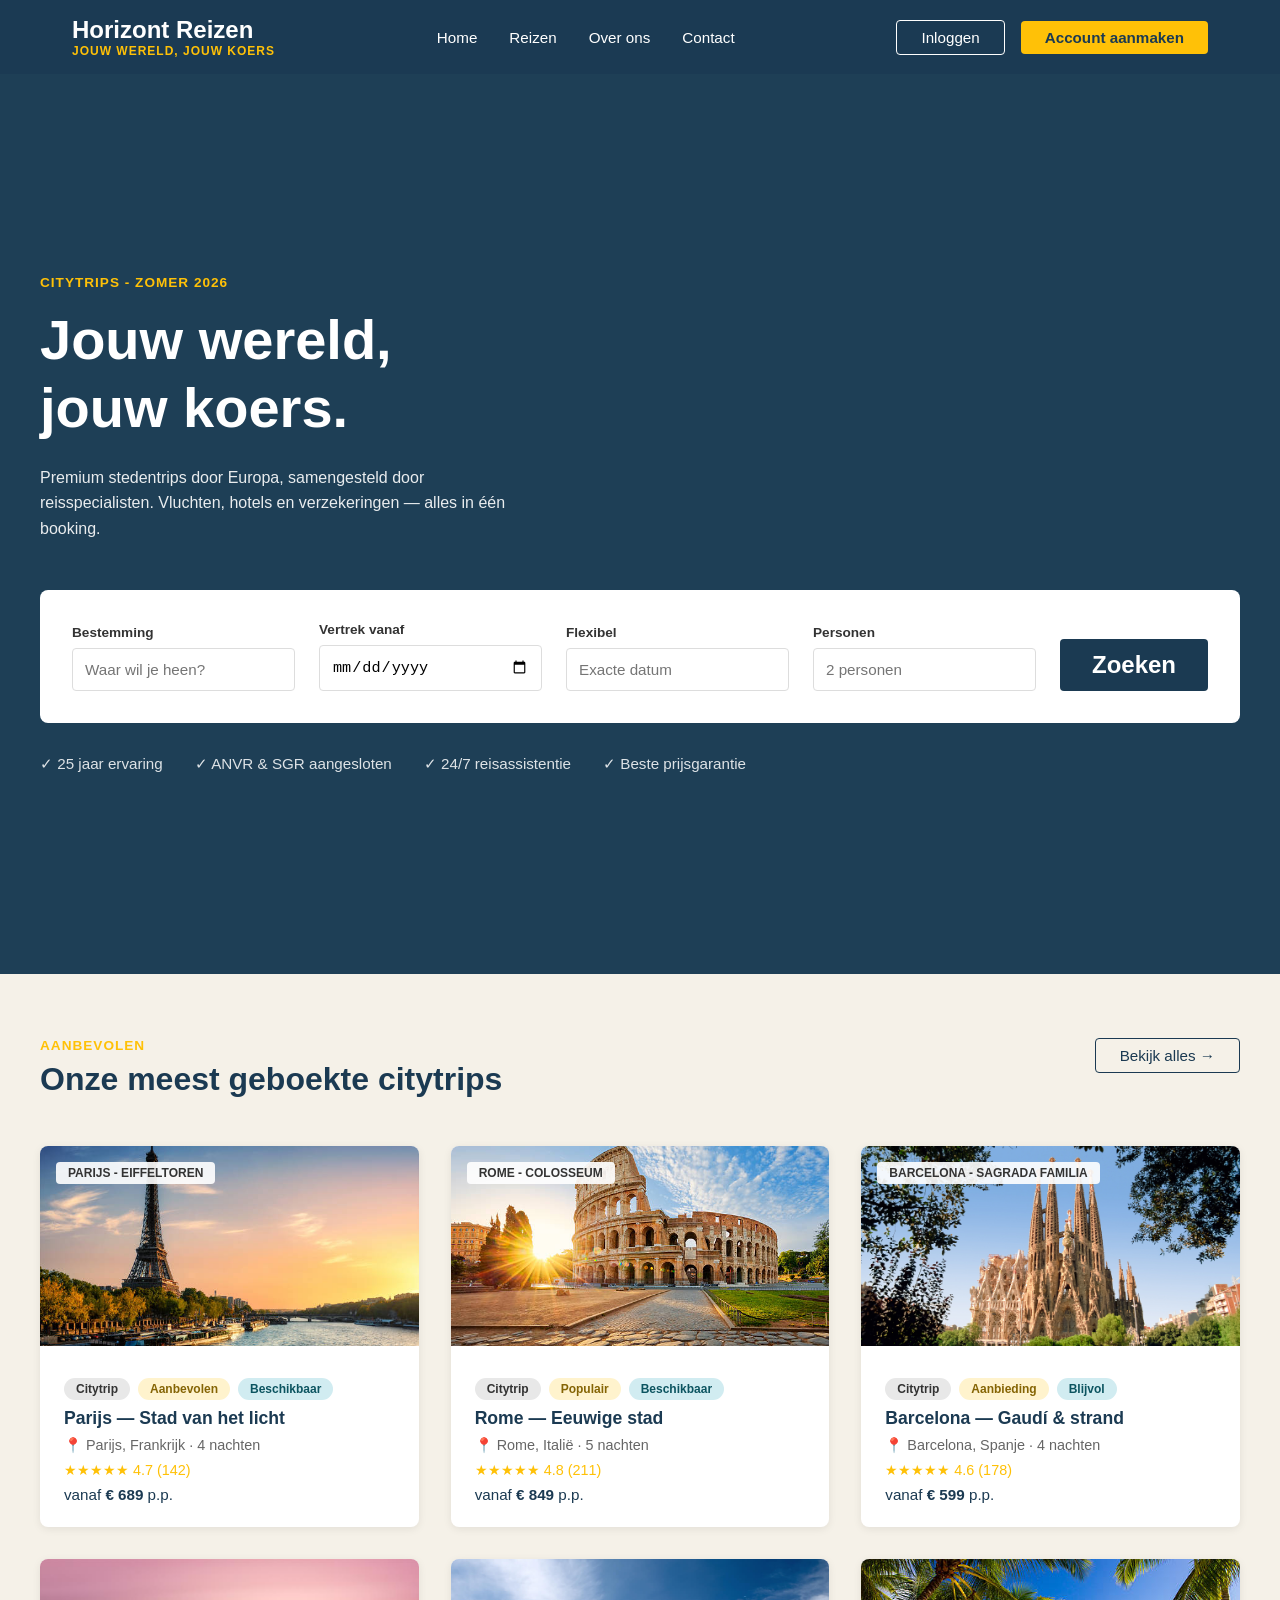
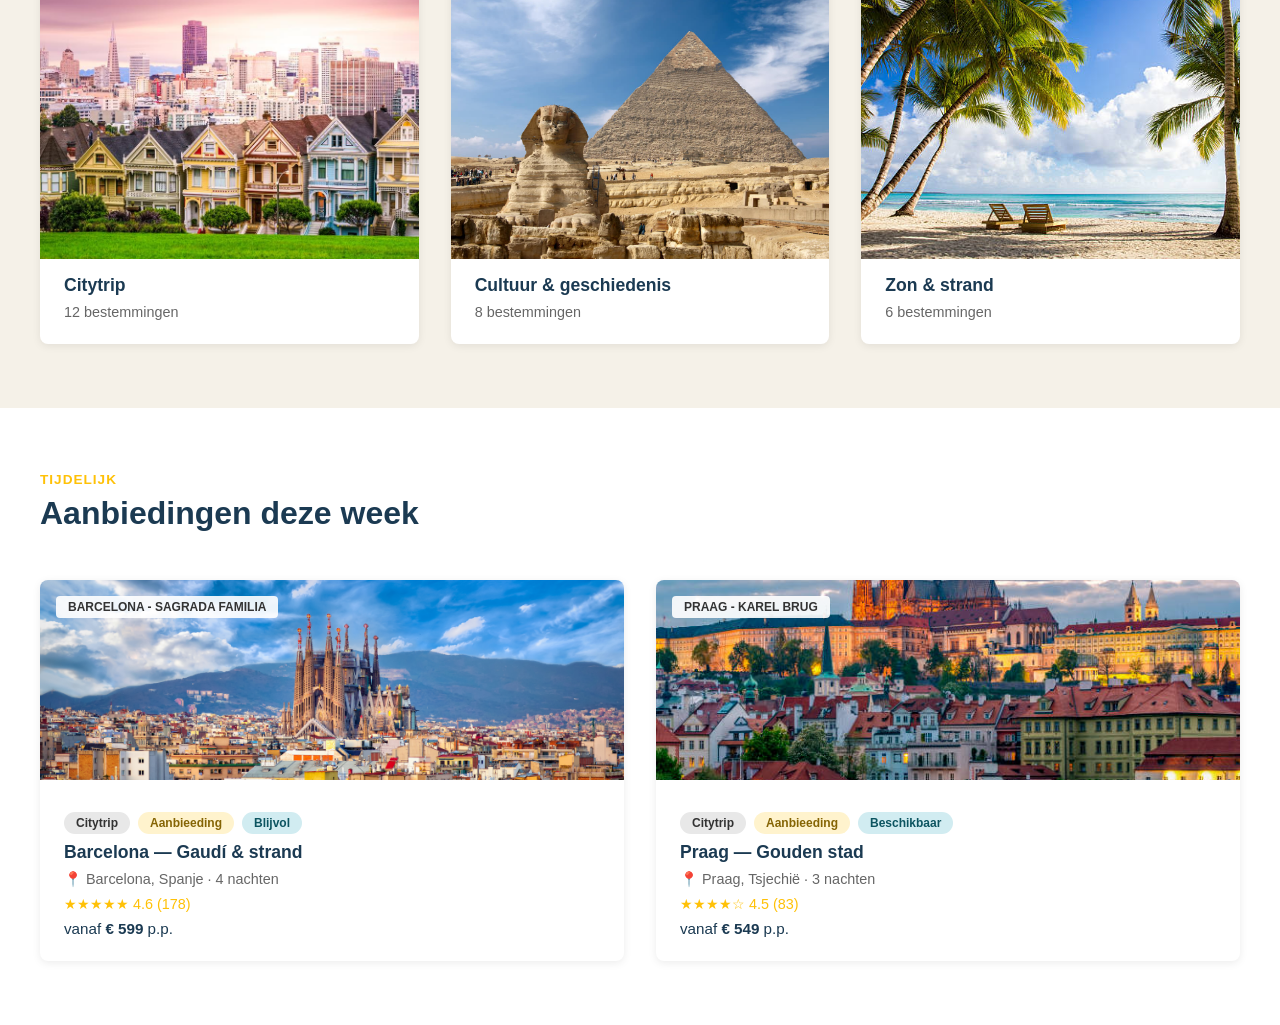
==== index.html @ 16a1d56a "offers section completed and added images" ====
<!DOCTYPE html>
<html lang="en">

<head>
    <meta charset="UTF-8">
    <meta name="viewport" content="width=device-width, initial-scale=1.0">
    <link rel="stylesheet" href="css/stylesheet.css">
    <title>Reisbureau</title>
</head>

<body>
    <header class="header">
        <div class="header-content">
            <div class="logo-section">
                <div class="logo">Horizont Reizen</div>
                <div class="logo-tagline">JOUW WERELD, JOUW KOERS</div>
            </div>
            <nav class="nav">
                <a href="#">Home</a>
                <a href="#">Reizen</a>
                <a href="#">Over ons</a>
                <a href="#">Contact</a>
            </nav>
            <div class="auth-buttons">
                <a href="#" class="btn-login">Inloggen</a>
                <a href="#" class="btn-signup">Account aanmaken</a>
            </div>
        </div>
    </header>
    <section class="hero">
        <div class="hero-content">
            <div class="hero-text">
                <p class="hero-label">CITYTRIPS - ZOMER 2026</p>
                <h1>Jouw wereld,<br>jouw koers.</h1>
                <p class="hero-description">Premium stedentrips door Europa, samengesteld door reisspecialisten. Vluchten, hotels en verzekeringen — alles in één booking.</p>
            </div>
            
            <div class="search-form">
                <div class="form-group">
                    <label for="destination">Bestemming</label>
                    <input type="text" id="destination" placeholder="Waar wil je heen?">
                </div>
                <div class="form-group">
                    <label for="departure">Vertrek vanaf</label>
                    <input type="date" id="departure" placeholder="mm/dd/yyyy">
                </div>
                <div class="form-group">
                    <label for="flexible">Flexibel</label>
                    <input type="text" id="flexible" placeholder="Exacte datum">
                </div>
                <div class="form-group">
                    <label for="persons">Personen</label>
                    <input type="text" id="persons" placeholder="2 personen">
                </div>
                <button class="search-btn">Zoeken</button>
            </div>
            
            <div class="benefits">
                <div class="benefit-item">✓ 25 jaar ervaring</div>
                <div class="benefit-item">✓ ANVR & SGR aangesloten</div>
                <div class="benefit-item">✓ 24/7 reisassistentie</div>
                <div class="benefit-item">✓ Beste prijsgarantie</div>
            </div>
        </div>
    </section>

    <section class="recommended">
        <div class="recommended-container">
            <div class="recommended-header">
                <div>
                    <p class="recommended-label">AANBEVOLEN</p>
                    <h2>Onze meest geboekte citytrips</h2>
                </div>
                <a href="#" class="btn-view-all">Bekijk alles →</a>
            </div>
            
            <div class="trips-grid">
                <div class="trip-card">
                    <div class="trip-image">
                        <img src="Images/paris.jpg" alt="Parijs" >
                        <div class="trip-label">PARIJS - EIFFELTOREN</div>
                    </div>
                    <div class="trip-tags">
                        <span class="tag tag-default">Citytrip</span>
                        <span class="tag tag-recommended">Aanbevolen</span>
                        <span class="tag tag-available">Beschikbaar</span>
                    </div>
                    <h3>Parijs — Stad van het licht</h3>
                    <p class="trip-location">📍 Parijs, Frankrijk · 4 nachten</p>
                    <div class="trip-rating">★★★★★ 4.7 (142)</div>
                    <div class="trip-price">vanaf <strong>€ 689</strong> p.p.</div>
                </div>
                
                <div class="trip-card">
                    <div class="trip-image">
                        <img src="Images/rome.jpg" alt="Rome">
                        <div class="trip-label">ROME - COLOSSEUM</div>
                    </div>
                    <div class="trip-tags">
                        <span class="tag tag-default">Citytrip</span>
                        <span class="tag tag-popular">Populair</span>
                        <span class="tag tag-available">Beschikbaar</span>
                    </div>
                    <h3>Rome — Eeuwige stad</h3>
                    <p class="trip-location">📍 Rome, Italië · 5 nachten</p>
                    <div class="trip-rating">★★★★★ 4.8 (211)</div>
                    <div class="trip-price">vanaf <strong>€ 849</strong> p.p.</div>
                </div>
                
                <div class="trip-card">
                    <div class="trip-image">
                        <img src="Images/barcelona.jpg" alt="Barcelona">
                        <div class="trip-label">BARCELONA - SAGRADA FAMILIA</div>
                    </div>
                    <div class="trip-tags">
                        <span class="tag tag-default">Citytrip</span>
                        <span class="tag tag-recommended">Aanbieding</span>
                        <span class="tag tag-available">Blijvol</span>
                    </div>
                    <h3>Barcelona — Gaudí & strand</h3>
                    <p class="trip-location">📍 Barcelona, Spanje · 4 nachten</p>
                    <div class="trip-rating">★★★★★ 4.6 (178)</div>
                    <div class="trip-price">vanaf <strong>€ 599</strong> p.p.</div>
                </div>
                
                <div class="trip-card category-card">
                    <div class="trip-image">
                        <img src="Images/city.jpg" alt="Citytrip">
                    </div>
                    <div class="category-label">Citytrip</div>
                    <p class="category-count">12 bestemmingen</p>
                </div>
                
                <div class="trip-card category-card">
                    <div class="trip-image">
                        <img src="Images/historical.jpg" alt="Cultuur & geschiedenis">
                    </div>
                    <div class="category-label">Cultuur & geschiedenis</div>
                    <p class="category-count">8 bestemmingen</p>
                </div>
                
                <div class="trip-card category-card">
                    <div class="trip-image">
                        <img src="Images/beach.jpg" alt="Zon & strand">
                    </div>
                    <div class="category-label">Zon & strand</div>
                    <p class="category-count">6 bestemmingen</p>
                </div>
            </div>
        </div>
    </section>
    <section class="offers">
        <div class="offers-container">
            <div class="offers-header">
                <div>
                    <p class="offers-label">TIJDELIJK</p>
                    <h2>Aanbiedingen deze week</h2>
                </div>
            </div>
            
            <div class="offers-grid">
                <div class="offer-card">
                    <div class="offer-image">
                        <img src="Images/barcelona2.jpg" alt="Barcelona" >
                    <div class="offer-label">BARCELONA - SAGRADA FAMILIA</div>
                    </div>
                    <div class="offer-tags">
                        <span class="tag tag-default">Citytrip</span>
                        <span class="tag tag-popular">Aanbieeding</span>
                        <span class="tag tag-available">Blijvol</span>
                    </div>
                    <h3>Barcelona — Gaudí & strand</h3>
                    <p class="offer-location">📍 Barcelona, Spanje · 4 nachten</p>
                    <div class="offer-rating">★★★★★ 4.6 (178)</div>
                    <div class="offer-price">vanaf <strong>€ 599</strong> p.p.</div>
                </div>
                
                <div class="offer-card">
                    <div class="offer-image">
                        <img src="Images/prague.jpg" alt="Praag">
                        <div class="offer-label">PRAAG - KAREL BRUG</div>
                    </div>
                    <div class="offer-tags">
                        <span class="tag tag-default">Citytrip</span>
                        <span class="tag tag-popular">Aanbieeding</span>
                        <span class="tag tag-available">Beschikbaar</span>
                    </div>
                    <h3>Praag — Gouden stad</h3>
                    <p class="offer-location">📍 Praag, Tsjechië · 3 nachten</p>
                    <div class="offer-rating">★★★★☆ 4.5 (83)</div>
                    <div class="offer-price">vanaf <strong>€ 549</strong> p.p.</div>
                </div>
            </div>
        </div>
    </section>
</body>

</html>
---- css/stylesheet.css ----
* {
    margin: 0;
    padding: 0;
    box-sizing: border-box;
}

body {
    font-family: -apple-system, BlinkMacSystemFont, 'Segoe UI', Roboto, 'Helvetica Neue', Arial, sans-serif;
}

.header {
    background-color: #1b3a53;
    padding: 1rem 0;
    width: 100%;
}

.header-content {
    display: flex;
    align-items: center;
    justify-content: space-between;
    max-width: 1200px;
    margin: 0 auto;
    padding: 0 2rem;
}

.logo-section {
    display: flex;
    flex-direction: column;
    white-space: nowrap;
}

.logo {
    font-size: 1.5rem;
    font-weight: 700;
    color: white;
}

.logo-tagline {
    font-size: 0.75rem;
    color: #ffc107;
    font-weight: 600;
    letter-spacing: 1px;
}

.nav {
    display: flex;
    gap: 2rem;
    flex: 1;
    justify-content: center;
}

.nav a {
    color: white;
    text-decoration: none;
    font-size: 0.95rem;
    transition: color 0.3s;
}

.nav a:hover {
    color: #ffc107;
}

.auth-buttons {
    display: flex;
    gap: 1rem;
    align-items: center;
}

.btn-login {
    color: white;
    text-decoration: none;
    font-size: 0.95rem;
    border: 1px solid white;
    padding: 0.5rem 1.5rem;
    border-radius: 4px;
    transition: all 0.3s;
}

.btn-login:hover {
    background-color: white;
    color: #1b3a52;
}

.btn-signup {
    background-color: #ffc107;
    color: #1b3a52;
    text-decoration: none;
    font-size: 0.95rem;
    padding: 0.5rem 1.5rem;
    border-radius: 4px;
    border: none;
    font-weight: 600;
    transition: all 0.3s;
    cursor: pointer;
}

.btn-signup:hover {
    background-color: #ffb300;
}

.hero {
    background-color: #1e3f56;
    padding: 4rem 2rem;
    min-height: 100vh;
    display: flex;
    align-items: center;
}

.hero-content {
    max-width: 1200px;
    margin: 0 auto;
    width: 100%;
}

.hero-label {
    color: #ffc107;
    font-size: 0.85rem;
    font-weight: 700;
    letter-spacing: 1px;
    margin-bottom: 1rem;
}

.hero-text h1 {
    color: white;
    font-size: 3.5rem;
    font-weight: 700;
    line-height: 1.2;
    margin-bottom: 1.5rem;
}

.hero-description {
    color: rgba(255, 255, 255, 0.9);
    font-size: 1rem;
    line-height: 1.6;
    margin-bottom: 3rem;
    max-width: 500px;
}

.search-form {
    background-color: white;
    padding: 2rem;
    border-radius: 8px;
    display: flex;
    gap: 1.5rem;
    margin-bottom: 2rem;
    align-items: flex-end;
    flex-wrap: wrap;
}

.form-group {
    display: flex;
    flex-direction: column;
    flex: 1;
    min-width: 150px;
}

.form-group label {
    font-size: 0.85rem;
    font-weight: 600;
    color: #333;
    margin-bottom: 0.5rem;
}

.form-group input {
    padding: 0.75rem;
    border: 1px solid #ddd;
    border-radius: 4px;
    font-size: 0.95rem;
    transition: border-color 0.3s;
}

.form-group input:focus {
    outline: none;
    border-color: #1b3a52;
}

.search-btn {
    background-color: #1b3a52;
    color: white;
    border: none;
    padding: 0.75rem 2rem;
    border-radius: 4px;
    font-weight: 600;
    cursor: pointer;
    transition: background-color 0.3s;
}

.search-btn:hover {
    background-color: #142a3c;
}

.benefits {
    display: flex;
    gap: 2rem;
    flex-wrap: wrap;
    color: rgba(255, 255, 255, 0.85);
    font-size: 0.95rem;
}

.benefit-item {
    display: flex;
    align-items: center;
    gap: 0.5rem;
}

.container {
    display: flex;
    flex-direction: column;
    align-items: center;
    justify-content: center;
    height: 100vh;
}

h1 {
    font-size: 3rem;
    margin-bottom: 2rem;
}

button {
    padding: 1rem 2rem;
    font-size: 1.5rem;
    background-color: #007BFF;
    color: white;
    border: none;
    border-radius: 5px;
    cursor: pointer;
}

button:hover {
    background-color: #0056b3;
}

.content {
    padding: 2rem;
    width: 100%;
    max-width: 800px;
    text-align: center;
}

.footer {
    background-color: #f8f9fa;
    padding: 1rem;
    width: 100%;
    text-align: center;
    font-size: 1rem;
    color: #6c757d;
}

.recommended {
    background-color: #f5f1e8;
    padding: 4rem 2rem;
}

.recommended-container {
    max-width: 1200px;
    margin: 0 auto;
}

.recommended-header {
    display: flex;
    justify-content: space-between;
    align-items: flex-start;
    margin-bottom: 3rem;
}

.recommended-label {
    color: #ffc107;
    font-size: 0.85rem;
    font-weight: 700;
    letter-spacing: 1px;
    margin-bottom: 0.5rem;
}

.recommended-header h2 {
    color: #1b3a52;
    font-size: 2rem;
    font-weight: 700;
    margin: 0;
}

.btn-view-all {
    color: #1b3a52;
    text-decoration: none;
    border: 1px solid #1b3a52;
    padding: 0.5rem 1.5rem;
    border-radius: 4px;
    font-size: 0.95rem;
    transition: all 0.3s;
}

.btn-view-all:hover {
    background-color: #1b3a52;
    color: white;
}

.trips-grid {
    display: grid;
    grid-template-columns: repeat(3, 1fr);
    gap: 2rem;
}

.trip-card {
    background-color: white;
    border-radius: 8px;
    overflow: hidden;
    box-shadow: 0 2px 8px rgba(0, 0, 0, 0.08);
    transition: transform 0.3s, box-shadow 0.3s;
}

.trip-card:hover {
    transform: translateY(-5px);
    box-shadow: 0 4px 16px rgba(0, 0, 0, 0.12);
}

.trip-image {
    display: flex;
    align-items: center;
    justify-content: center;
    height: 200px;
    overflow: hidden;
    margin-bottom: 1rem;
    position: relative;
img {
    width: 100%;
    height: 100%;
    object-fit: cover;
}
}

.trip-label {
    position: absolute;
    top: 1rem;
    left: 1rem;
    background-color: rgba(255, 255, 255, 0.9);
    padding: 0.25rem 0.75rem;
    border-radius: 4px;
    font-size: 0.75rem;
    font-weight: 600;
    color: #333;
}

.trip-card .trip-tags {
    padding: 1rem 1.5rem 0;
    display: flex;
    gap: 0.5rem;
    flex-wrap: wrap;
}

.trip-card:not(.category-card) h3 {
    color: #1b3a52;
    font-size: 1.1rem;
    font-weight: 600;
    margin: 0.5rem 1.5rem 0.5rem;
    padding: 0;
}

.trip-location {
    color: #666;
    font-size: 0.9rem;
    margin: 0.5rem 1.5rem;
    padding: 0;
}

.trip-rating {
    color: #ffc107;
    font-size: 0.9rem;
    margin: 0.5rem 1.5rem;
    padding: 0;
}

.trip-price {
    color: #1b3a52;
    font-size: 0.95rem;
    margin: 0.5rem 1.5rem 1.5rem;
    padding: 0;
}

.trip-price strong {
    color: #1b3a52;
    font-weight: 700;
}

.tag {
    display: inline-block;
    padding: 0.25rem 0.75rem;
    border-radius: 20px;
    font-size: 0.75rem;
    font-weight: 600;
}

.tag-default {
    background-color: #e8e8e8;
    color: #333;
}

.tag-recommended {
    background-color: #fff3cd;
    color: #856404;
}

.tag-popular {
    background-color: #fff3cd;
    color: #856404;
}

.tag-available {
    background-color: #d1ecf1;
    color: #0c5460;
}

.category-card {
    display: flex;
    flex-direction: column;
    justify-content: flex-end;
    padding-bottom: 1.5rem;
}

.category-card .trip-image {
    height: 300px;
}

.category-label {
    color: #1b3a52;
    font-size: 1.1rem;
    font-weight: 600;
    padding: 0 1.5rem;
    margin-top: auto;
}

.category-count {
    color: #666;
    font-size: 0.9rem;
    padding: 0 1.5rem;
    margin: 0.5rem 0 0;
}

.offers {
    background-color: white;
    padding: 4rem 2rem;
}

.offers-container {
    max-width: 1200px;
    margin: 0 auto;
}

.offers-header {
    margin-bottom: 3rem;
}

.offers-label {
    color: #ffc107;
    font-size: 0.85rem;
    font-weight: 700;
    letter-spacing: 1px;
    margin-bottom: 0.5rem;
}

.offers-header h2 {
    color: #1b3a52;
    font-size: 2rem;
    font-weight: 700;
    margin: 0;
}

.offers-grid {
    display: grid;
    grid-template-columns: repeat(2, 1fr);
    gap: 2rem;
}

.offer-card {
    background-color: white;
    border-radius: 8px;
    overflow: hidden;
    box-shadow: 0 2px 8px rgba(0, 0, 0, 0.08);
    transition: transform 0.3s, box-shadow 0.3s;
}

.offer-card:hover {
    transform: translateY(-5px);
    box-shadow: 0 4px 16px rgba(0, 0, 0, 0.12);
}

.offer-image {
    display: flex;
    align-items: center;
    justify-content: center;
    height: 200px;
    overflow: hidden;
    margin-bottom: 1rem;
    position: relative;
img {
    width: 100%;
    height: 100%;
    object-fit: cover;
}
}

.offer-label {
    position: absolute;
    top: 1rem;
    left: 1rem;
    background-color: rgba(255, 255, 255, 0.9);
    padding: 0.25rem 0.75rem;
    border-radius: 4px;
    font-size: 0.75rem;
    font-weight: 600;
    color: #333;
}

.offer-card .offer-tags {
    padding: 1rem 1.5rem 0;
    display: flex;
    gap: 0.5rem;
    flex-wrap: wrap;
}

.offer-card h3 {
    color: #1b3a52;
    font-size: 1.1rem;
    font-weight: 600;
    margin: 0.5rem 1.5rem 0.5rem;
    padding: 0;
}

.offer-location {
    color: #666;
    font-size: 0.9rem;
    margin: 0.5rem 1.5rem;
    padding: 0;
}

.offer-rating {
    color: #ffc107;
    font-size: 0.9rem;
    margin: 0.5rem 1.5rem;
    padding: 0;
}

.offer-price {
    color: #1b3a52;
    font-size: 0.95rem;
    margin: 0.5rem 1.5rem 1.5rem;
    padding: 0;
}

.offer-price strong {
    color: #1b3a52;
    font-weight: 700;
}
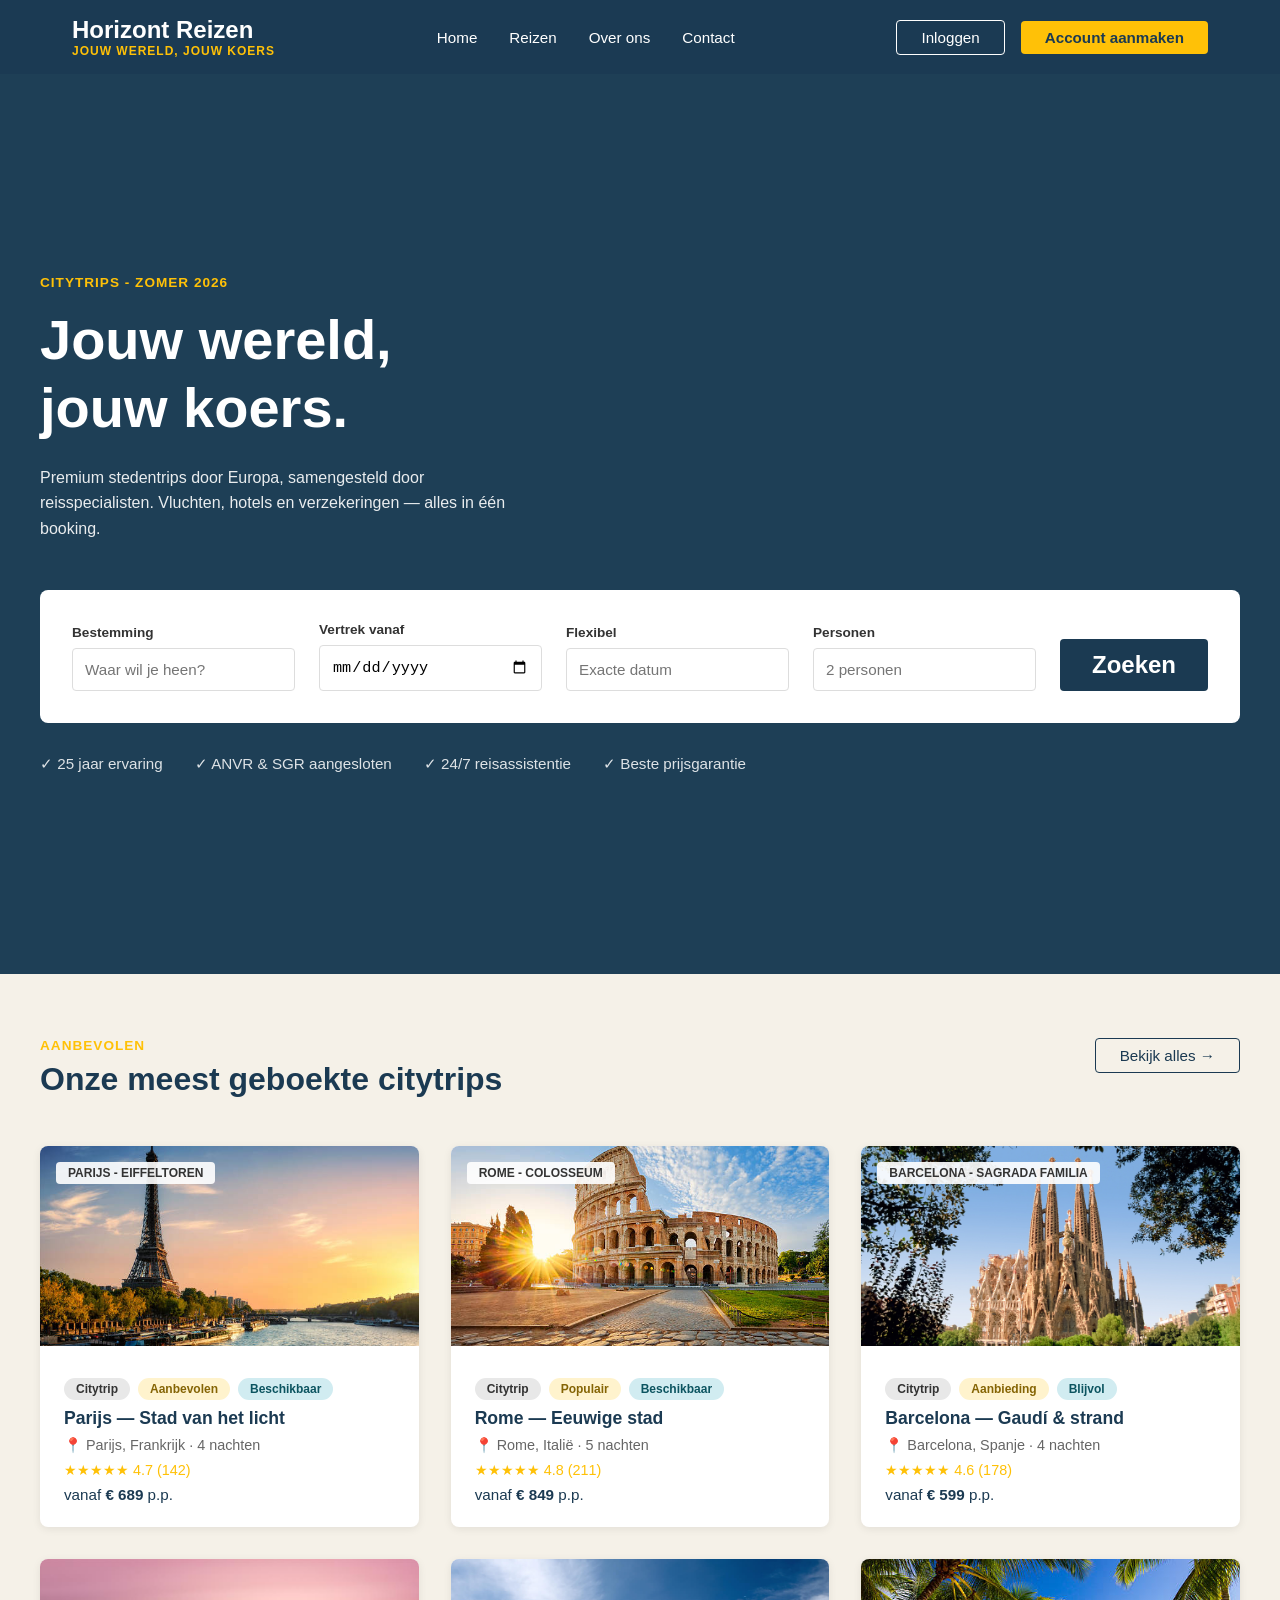
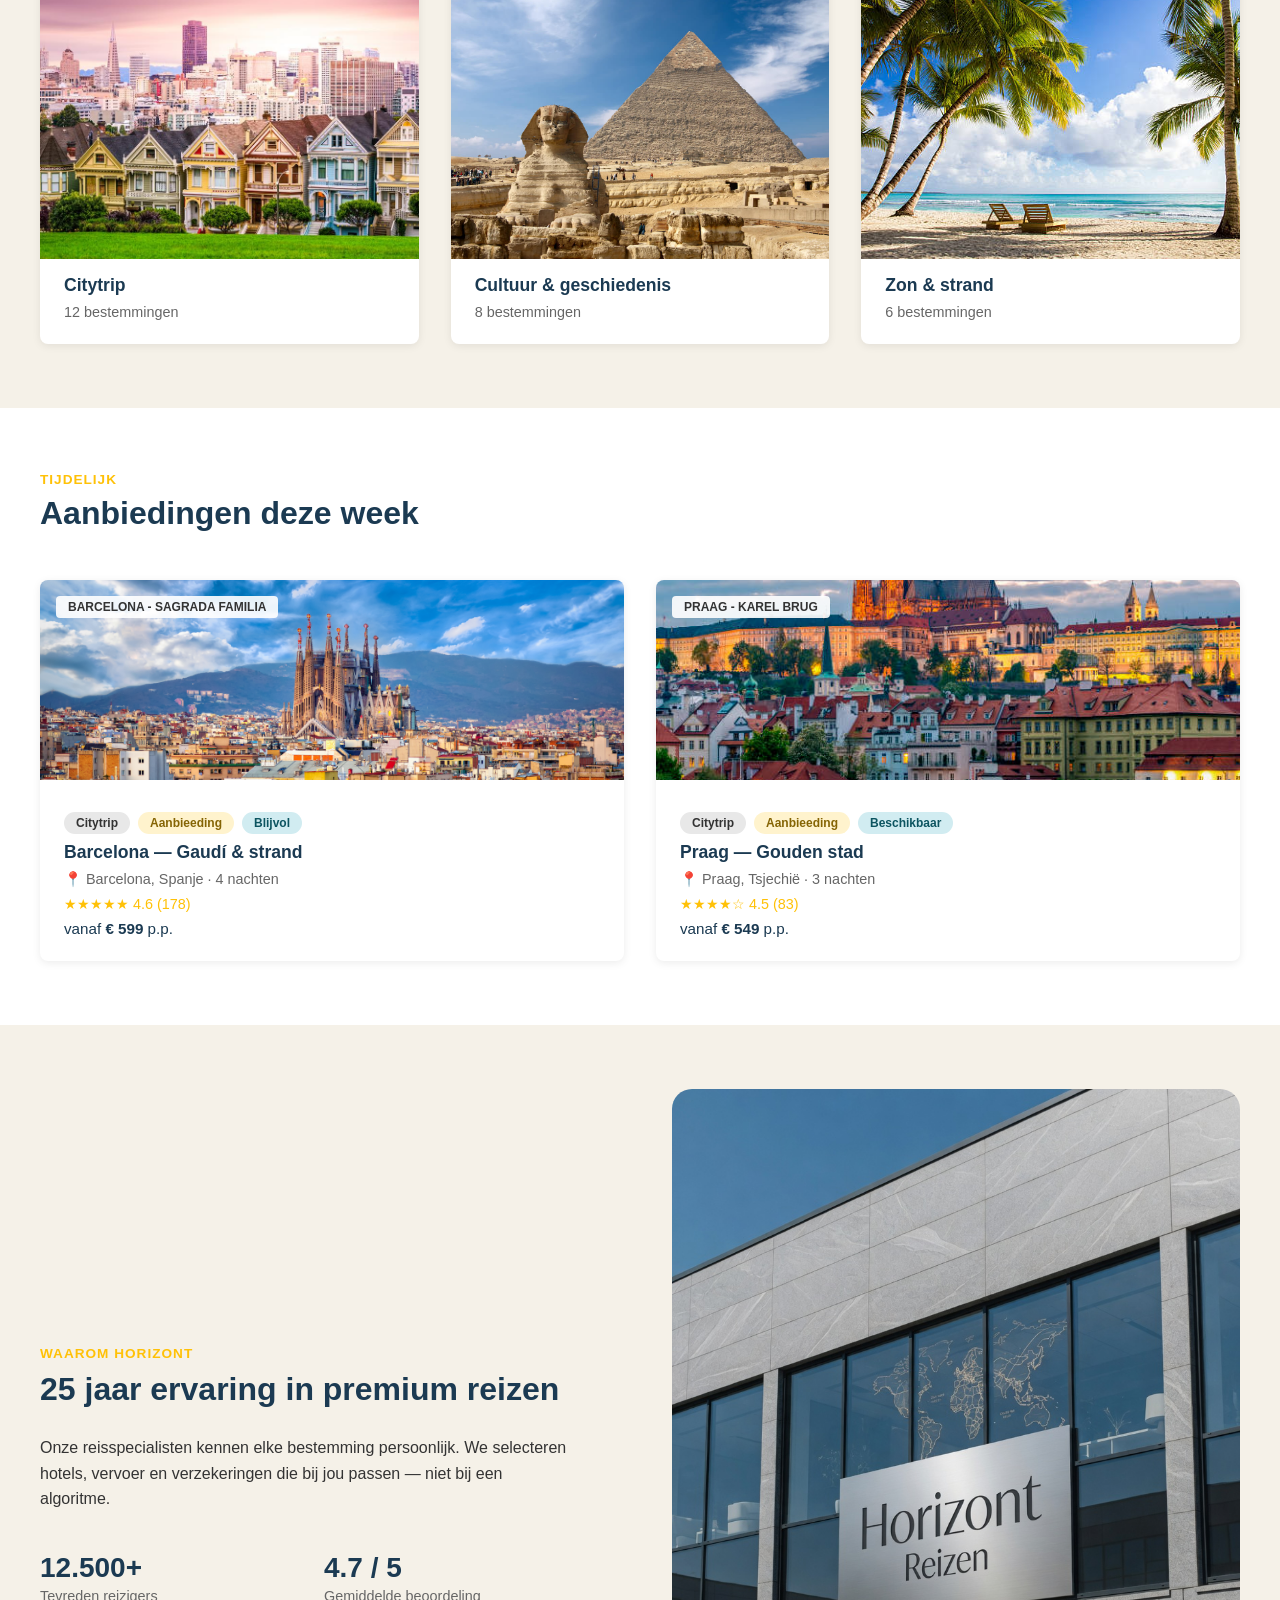
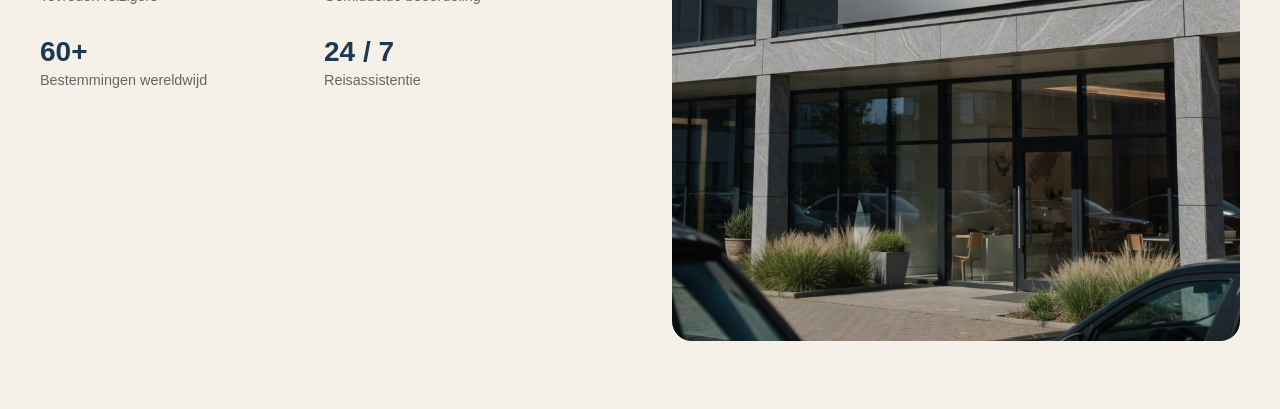
==== commit 91476ada: "why section added" ====
--- a/index.html
+++ b/index.html
@@ -193,6 +193,41 @@
             </div>
         </div>
     </section>
+
+    <section class="why-horizont">
+        <div class="why-container">
+            <div class="why-content">
+                <p class="why-label">WAAROM HORIZONT</p>
+                <h2>25 jaar ervaring in premium reizen</h2>
+                <p class="why-description">Onze reisspecialisten kennen elke bestemming persoonlijk. We selecteren hotels, vervoer en verzekeringen die bij jou passen — niet bij een algoritme.</p>
+                
+                <div class="stats-grid">
+                    <div class="stat-item">
+                        <div class="stat-number">12.500+</div>
+                        <div class="stat-label">Tevreden reizigers</div>
+                    </div>
+                    <div class="stat-item">
+                        <div class="stat-number">4.7 / 5</div>
+                        <div class="stat-label">Gemiddelde beoordeling</div>
+                    </div>
+                    <div class="stat-item">
+                        <div class="stat-number">60+</div>
+                        <div class="stat-label">Bestemmingen wereldwijd</div>
+                    </div>
+                    <div class="stat-item">
+                        <div class="stat-number">24 / 7</div>
+                        <div class="stat-label">Reisassistentie</div>
+                    </div>
+                </div>
+            </div>
+            
+            <div class="office-image">
+                <div class="office-image-placeholder">
+                    <img src="Images/TFWCM.jpg" alt="Office">
+                </div>
+            </div>
+        </div>
+    </section>
 </body>
 
 </html>
--- a/css/stylesheet.css
+++ b/css/stylesheet.css
@@ -549,3 +549,79 @@
     color: #1b3a52;
     font-weight: 700;
 }
+
+.why-horizont {
+    background-color: #f5f1e8;
+    padding: 4rem 2rem;
+}
+
+.why-container {
+    max-width: 1200px;
+    margin: 0 auto;
+    display: grid;
+    grid-template-columns: 1fr 1fr;
+    gap: 4rem;
+    align-items: center;
+}
+
+.why-content {
+    padding-right: 2rem;
+}
+
+.why-label {
+    color: #ffc107;
+    font-size: 0.85rem;
+    font-weight: 700;
+    letter-spacing: 1px;
+    margin-bottom: 0.5rem;
+}
+
+.why-content h2 {
+    color: #1b3a52;
+    font-size: 2rem;
+    font-weight: 700;
+    margin-bottom: 1.5rem;
+    line-height: 1.3;
+}
+
+.why-description {
+    color: #333;
+    font-size: 1rem;
+    line-height: 1.6;
+    margin-bottom: 2.5rem;
+}
+
+.stats-grid {
+    display: grid;
+    grid-template-columns: repeat(2, 1fr);
+    gap: 2rem;
+}
+
+.stat-item {
+    display: flex;
+    flex-direction: column;
+}
+
+.stat-number {
+    color: #1b3a52;
+    font-size: 1.75rem;
+    font-weight: 700;
+    margin-bottom: 0.25rem;
+}
+
+.stat-label {
+    color: #666;
+    font-size: 0.9rem;
+}
+
+.office-image {
+    display: flex;
+    align-items: center;
+    justify-content: center;
+img{
+    width: 100%;
+    height: 100%;
+    object-fit: cover;
+    border-radius: 20px;
+}
+}
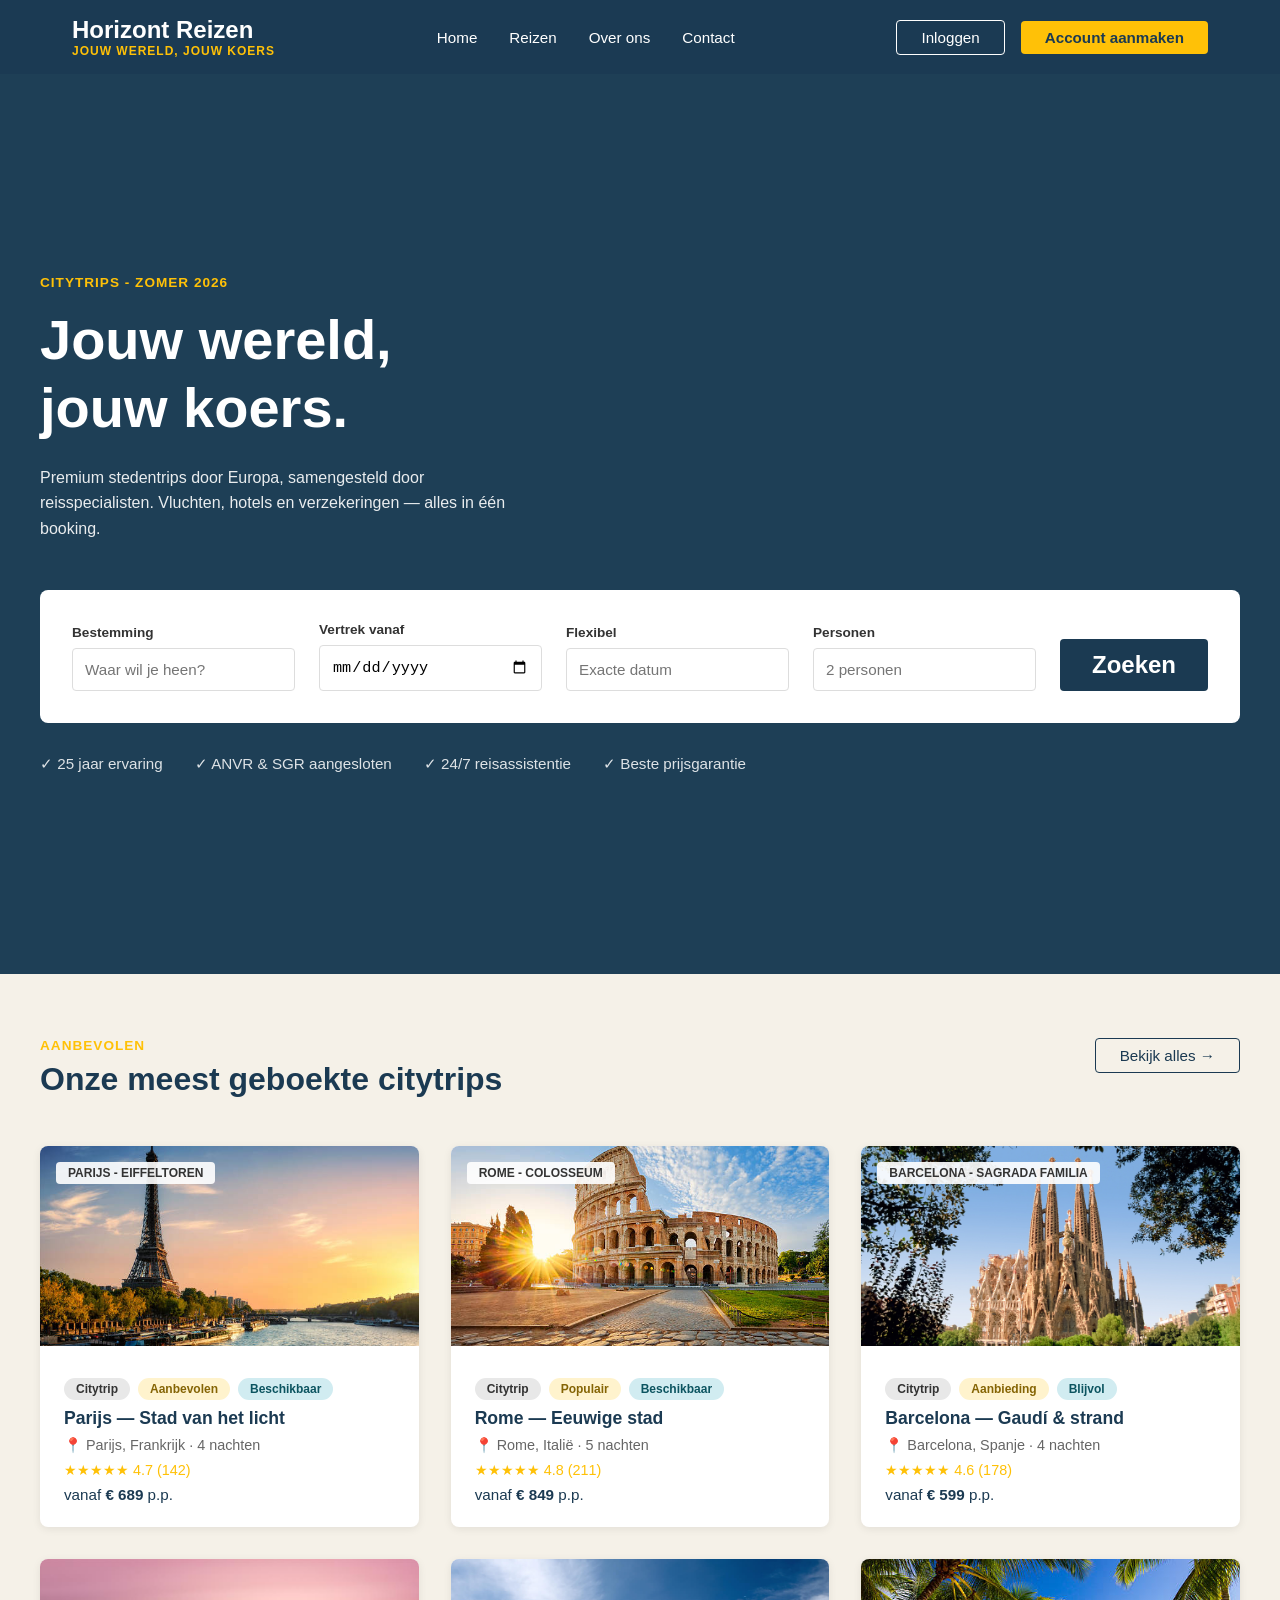
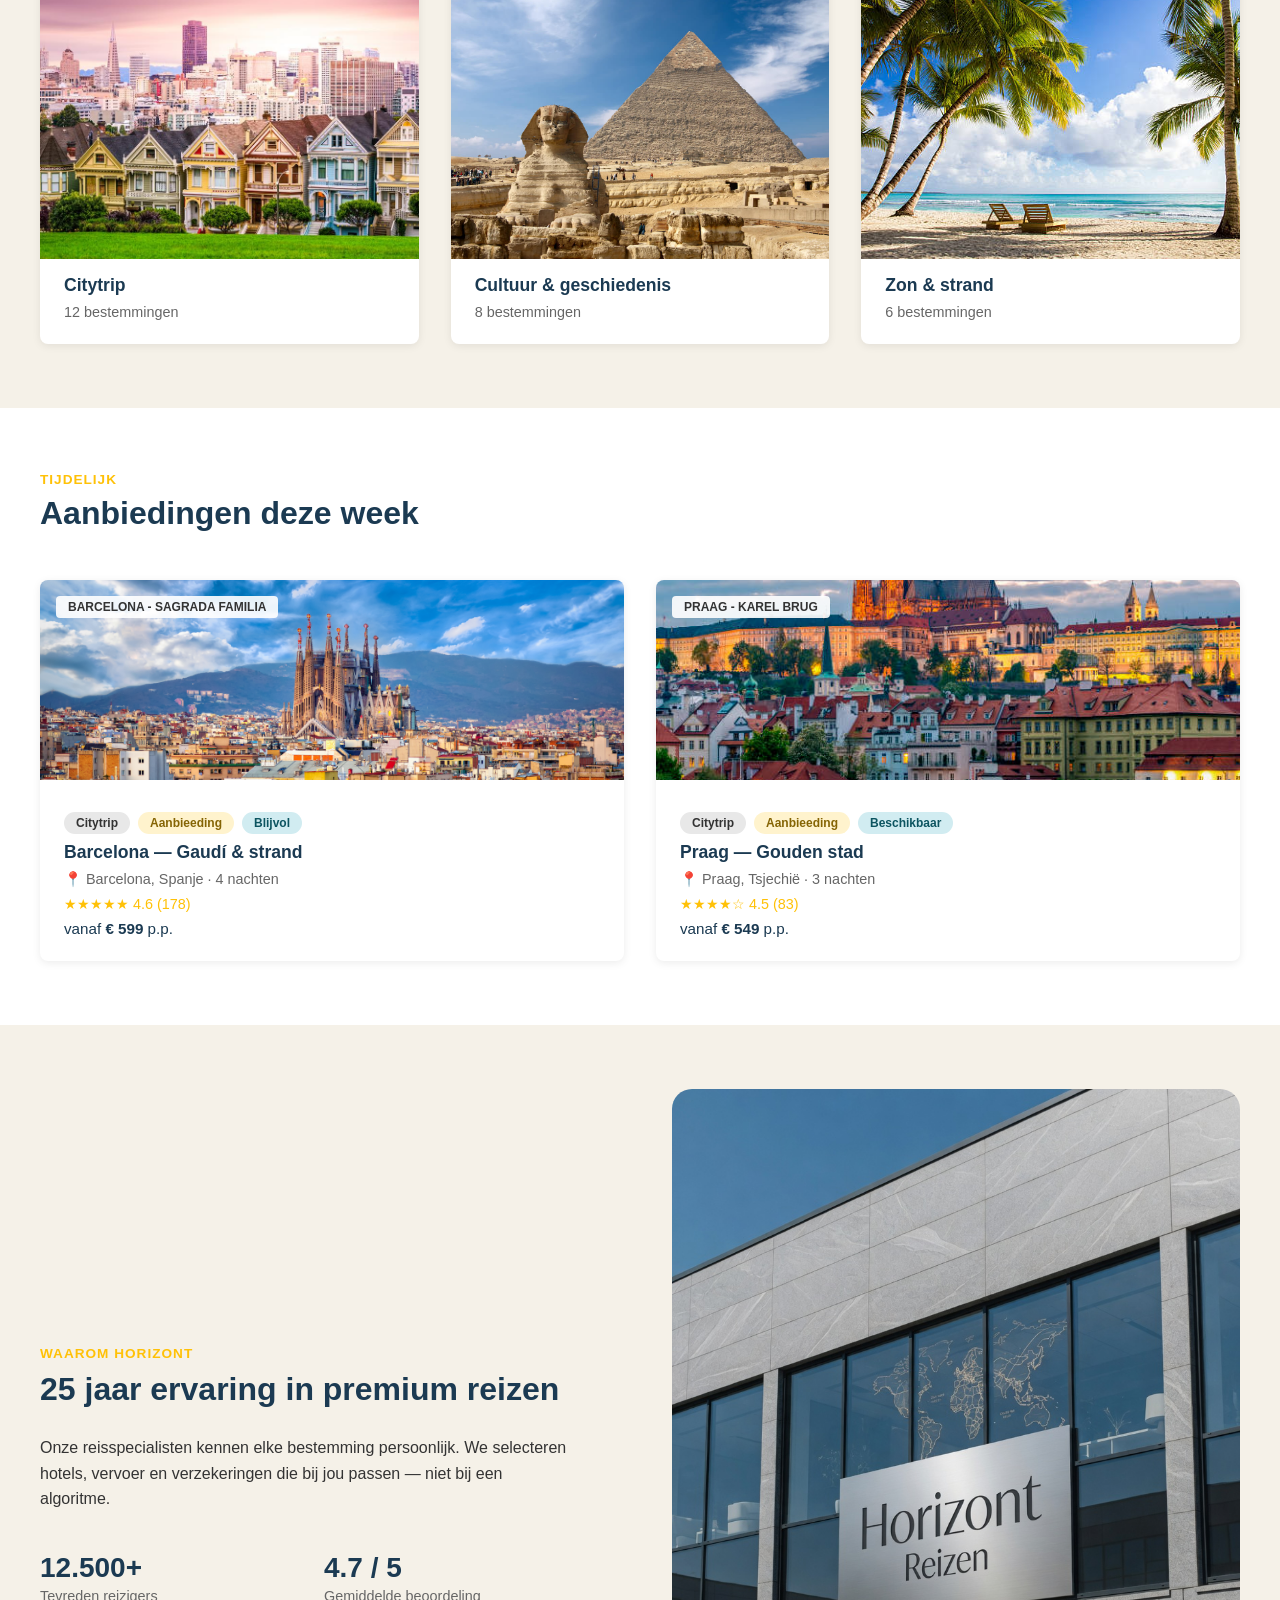
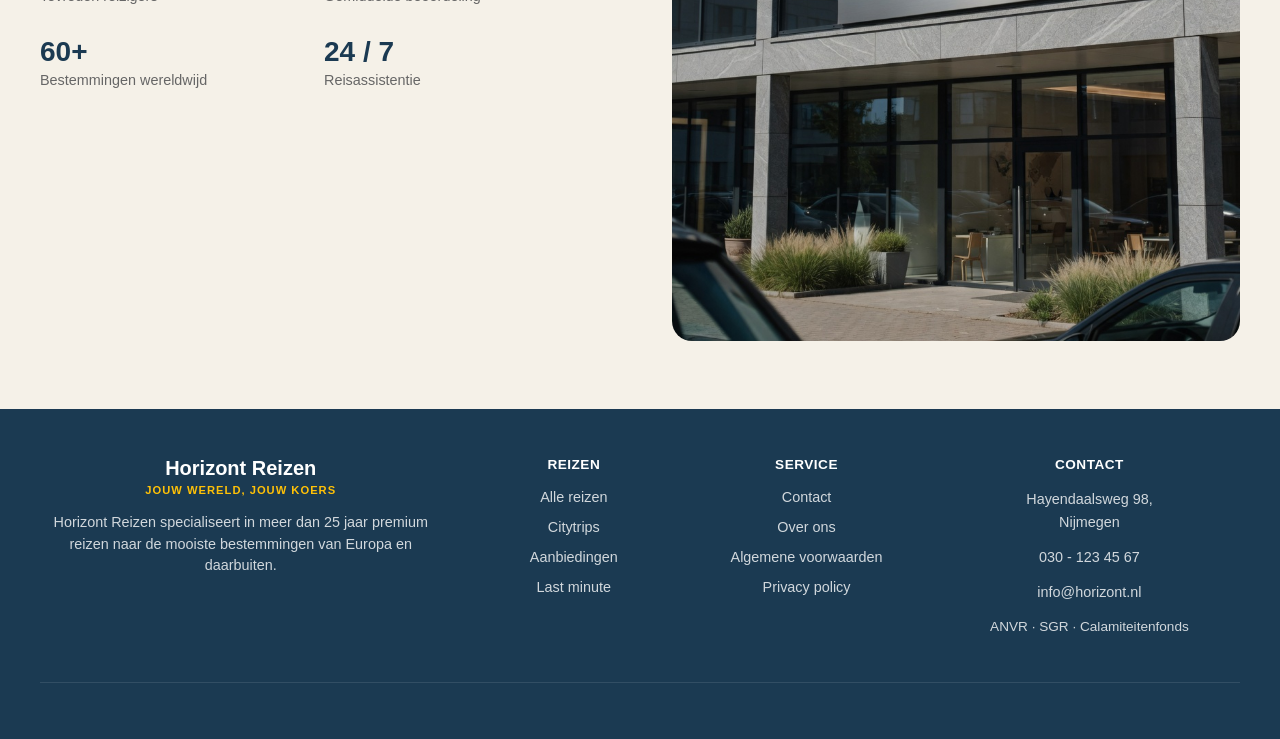
==== commit c7c49dd6: "footer section" ====
--- a/index.html
+++ b/index.html
@@ -228,6 +228,50 @@
             </div>
         </div>
     </section>
+
+    <footer class="footer">
+        <div class="footer-container">
+            <div class="footer-content">
+                <div class="footer-section">
+                    <div class="footer-logo">
+                        <div class="footer-logo-text">Horizont Reizen</div>
+                        <div class="footer-logo-tagline">JOUW WERELD, JOUW KOERS</div>
+                    </div>
+                    <p class="footer-description">Horizont Reizen specialiseert in meer dan 25 jaar premium reizen naar de mooiste bestemmingen van Europa en daarbuiten.</p>
+                </div>
+                
+                <div class="footer-section">
+                    <h4>REIZEN</h4>
+                    <ul class="footer-links">
+                        <li><a href="#">Alle reizen</a></li>
+                        <li><a href="#">Citytrips</a></li>
+                        <li><a href="#">Aanbiedingen</a></li>
+                        <li><a href="#">Last minute</a></li>
+                    </ul>
+                </div>
+                
+                <div class="footer-section">
+                    <h4>SERVICE</h4>
+                    <ul class="footer-links">
+                        <li><a href="#">Contact</a></li>
+                        <li><a href="#">Over ons</a></li>
+                        <li><a href="#">Algemene voorwaarden</a></li>
+                        <li><a href="#">Privacy policy</a></li>
+                    </ul>
+                </div>
+                
+                <div class="footer-section">
+                    <h4>CONTACT</h4>
+                    <div class="footer-contact">
+                        <p>Hayendaalsweg 98,<br>Nijmegen</p>
+                        <p>030 - 123 45 67</p>
+                        <p><a href="mailto:info@horizont.nl">info@horizont.nl</a></p>
+                        <p class="footer-certifications">ANVR · SGR · Calamiteitenfonds</p>
+                    </div>
+                </div>
+            </div>
+        </div>
+    </footer>
 </body>
 
 </html>
--- a/css/stylesheet.css
+++ b/css/stylesheet.css
@@ -625,3 +625,103 @@
     border-radius: 20px;
 }
 }
+
+.footer {
+    background-color: #1b3a52;
+    color: white;
+    padding: 3rem 2rem 1.5rem;
+}
+
+.footer-container {
+    max-width: 1200px;
+    margin: 0 auto;
+}
+
+.footer-content {
+    display: grid;
+    grid-template-columns: 2fr 1fr 1fr 1.5fr;
+    gap: 2rem;
+    margin-bottom: 2rem;
+    padding-bottom: 2rem;
+    border-bottom: 1px solid rgba(255, 255, 255, 0.1);
+}
+
+.footer-section h4 {
+    color: white;
+    font-size: 0.85rem;
+    font-weight: 700;
+    letter-spacing: 0.5px;
+    margin-bottom: 1rem;
+    text-transform: uppercase;
+}
+
+.footer-logo {
+    margin-bottom: 1rem;
+}
+
+.footer-logo-text {
+    font-size: 1.25rem;
+    font-weight: 700;
+    color: white;
+}
+
+.footer-logo-tagline {
+    font-size: 0.7rem;
+    color: #ffc107;
+    font-weight: 600;
+    letter-spacing: 1px;
+    margin-top: 0.25rem;
+}
+
+.footer-description {
+    font-size: 0.9rem;
+    line-height: 1.5;
+    color: rgba(255, 255, 255, 0.8);
+    margin: 0;
+}
+
+.footer-links {
+    list-style: none;
+    padding: 0;
+    margin: 0;
+}
+
+.footer-links li {
+    margin-bottom: 0.75rem;
+}
+
+.footer-links a {
+    color: rgba(255, 255, 255, 0.8);
+    text-decoration: none;
+    font-size: 0.9rem;
+    transition: color 0.3s;
+}
+
+.footer-links a:hover {
+    color: #ffc107;
+}
+
+.footer-contact {
+    font-size: 0.9rem;
+    line-height: 1.6;
+}
+
+.footer-contact p {
+    margin: 0 0 0.75rem 0;
+    color: rgba(255, 255, 255, 0.8);
+}
+
+.footer-contact a {
+    color: rgba(255, 255, 255, 0.8);
+    text-decoration: none;
+    transition: color 0.3s;
+}
+
+.footer-contact a:hover {
+    color: #ffc107;
+}
+
+.footer-certifications {
+    color: rgba(255, 255, 255, 0.6);
+    font-size: 0.85rem;
+}
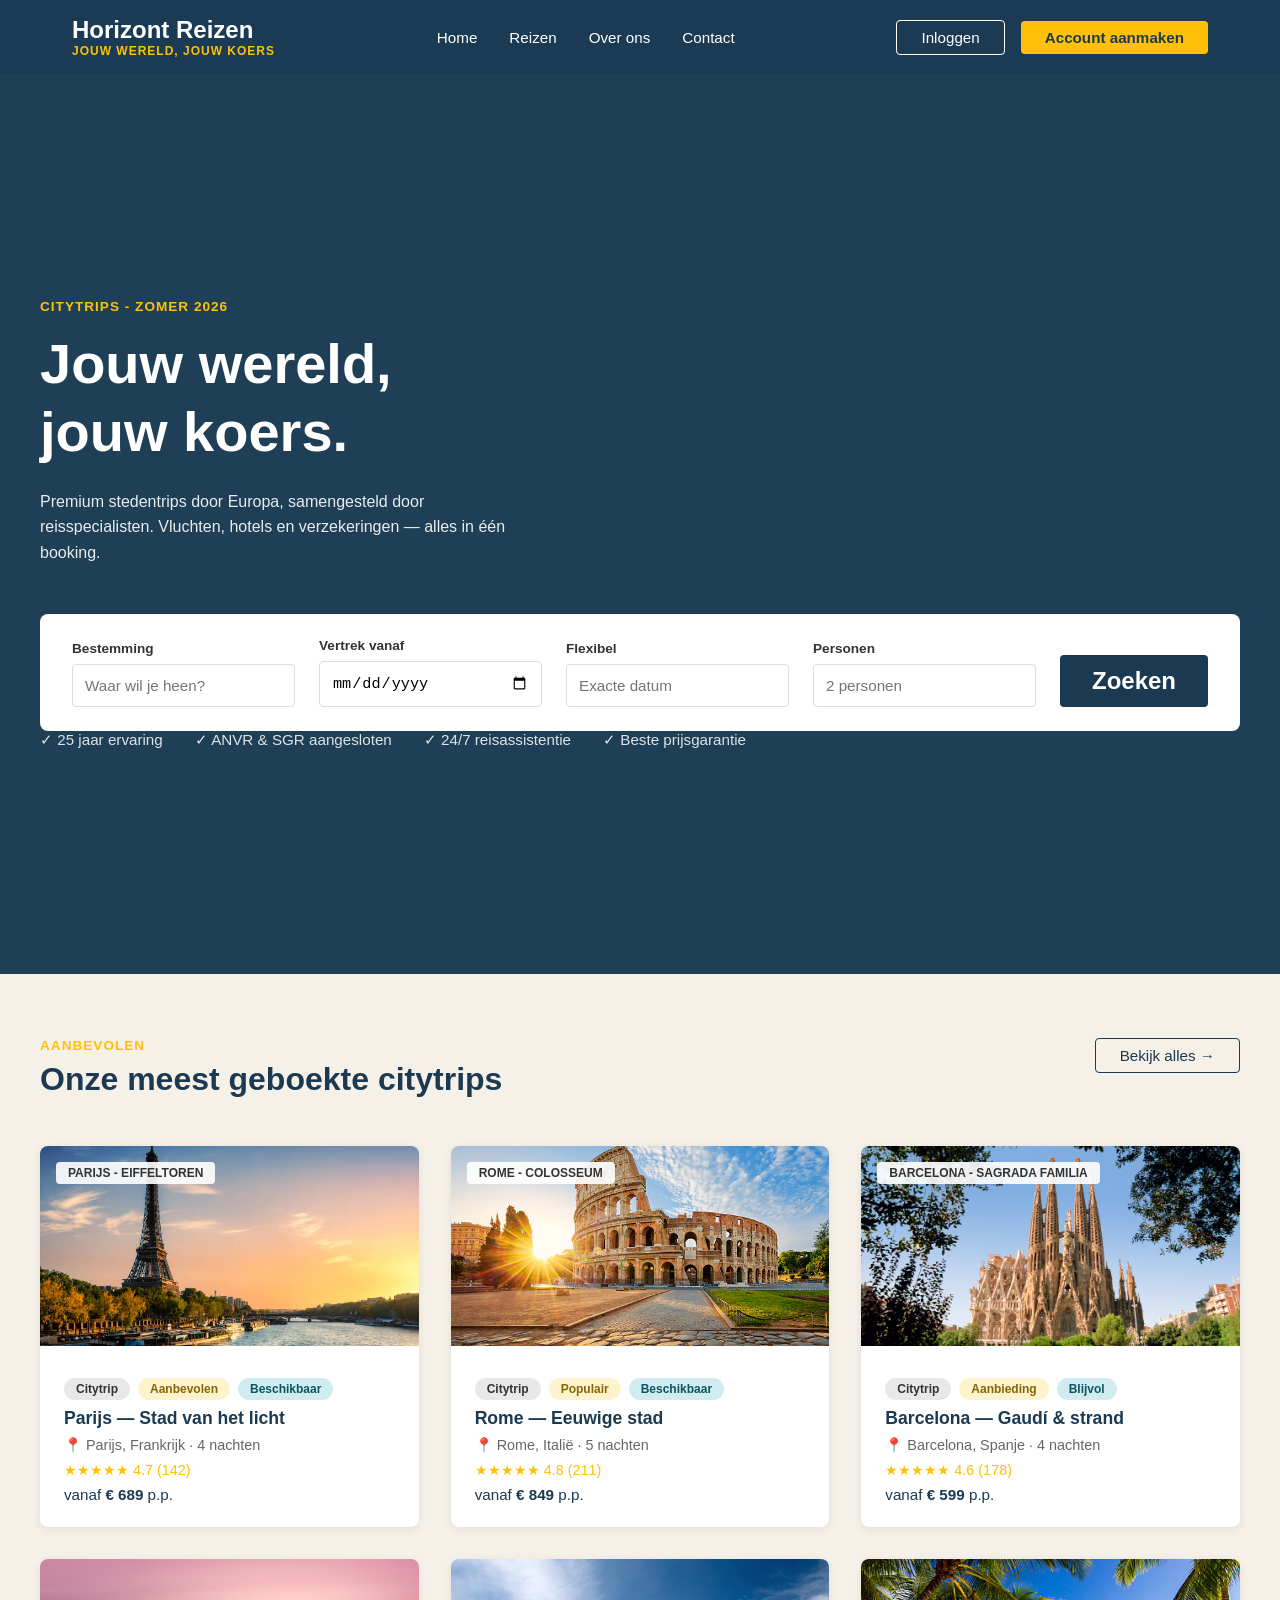
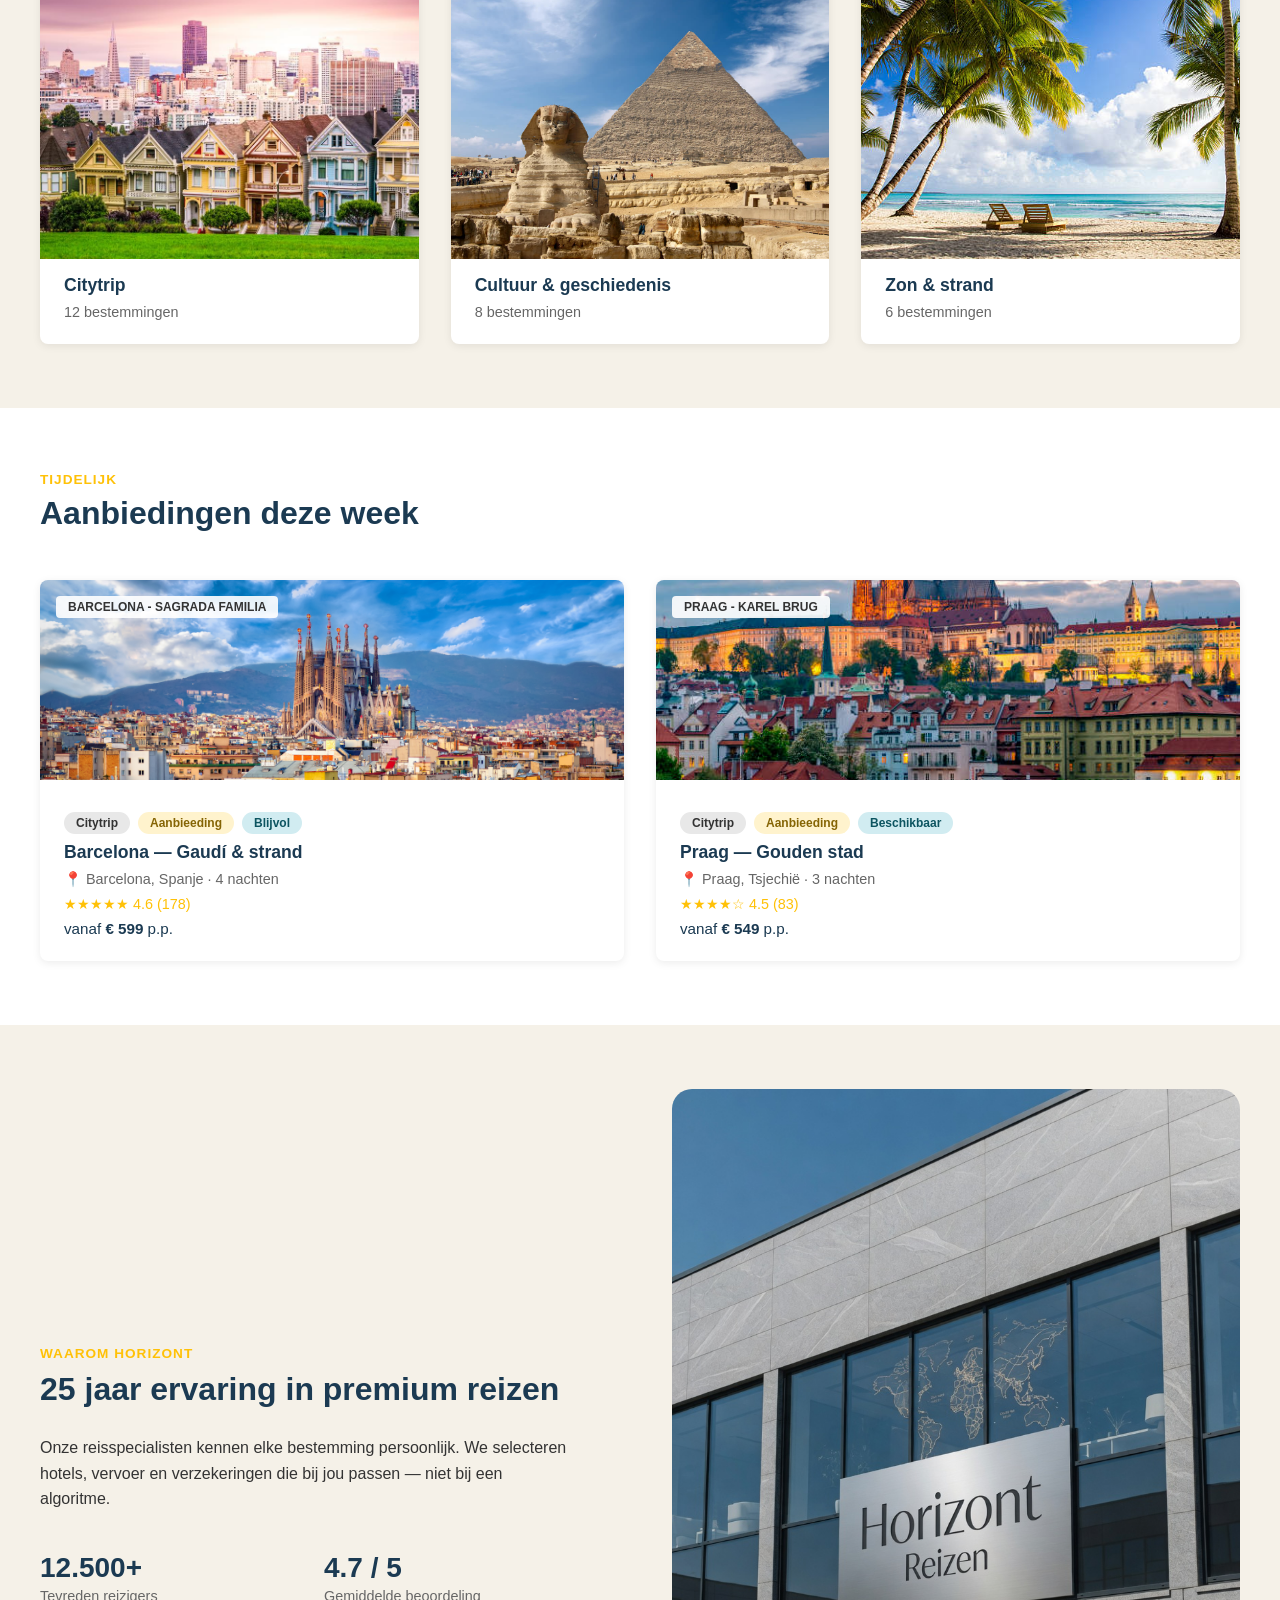
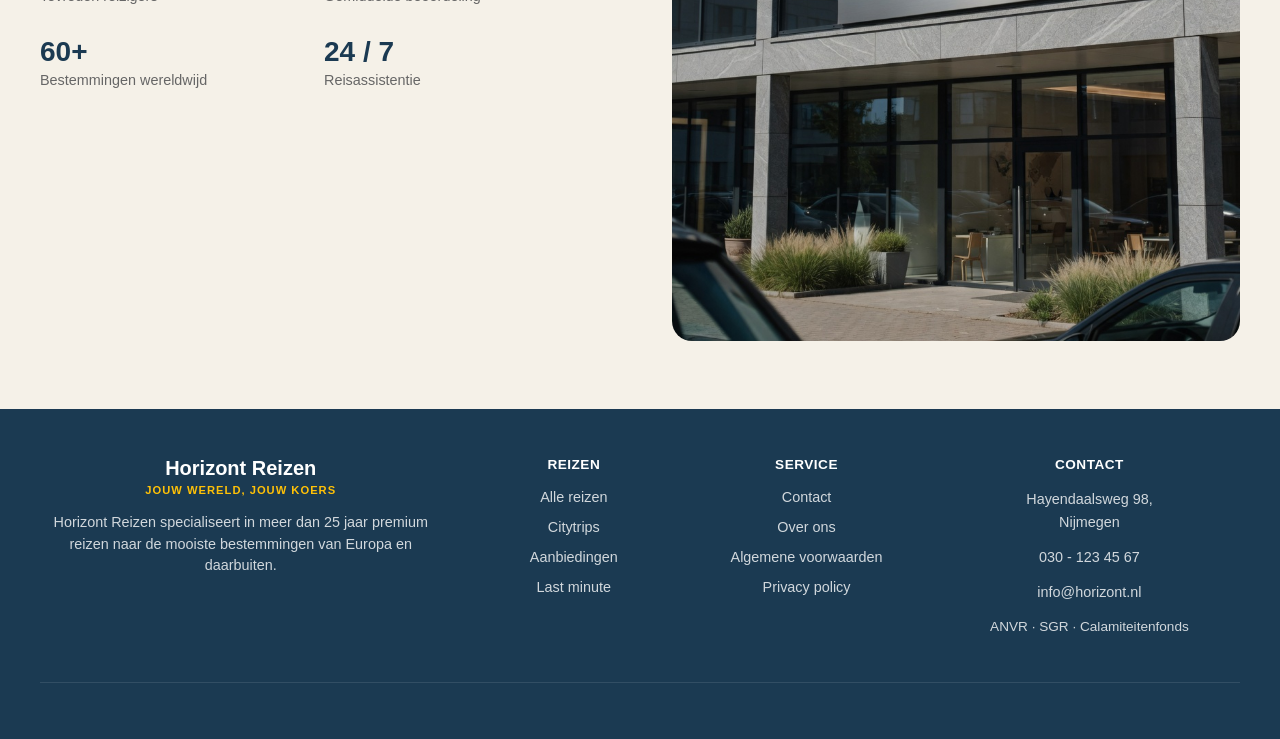
==== commit a084de64: "Merge branch 'main' of https://github.com/Yazan2006-coder/Reisbureau" ====
--- a/index.html
+++ b/index.html
@@ -16,8 +16,8 @@
                 <div class="logo-tagline">JOUW WERELD, JOUW KOERS</div>
             </div>
             <nav class="nav">
-                <a href="#">Home</a>
-                <a href="#">Reizen</a>
+                <a href="index.html">Home</a>
+                <a href="reizen.html">Reizen</a>
                 <a href="#">Over ons</a>
                 <a href="#">Contact</a>
             </nav>
@@ -272,6 +272,23 @@
             </div>
         </div>
     </footer>
+    <button id="scrollToTopBtn" class="scroll-to-top" title="Scroll to top">↑</button>
+    <script>
+        const scrollToTopBtn = document.getElementById('scrollToTopBtn');
+        // Show button when user scrolls down
+        window.addEventListener('scroll', function() {
+            if (window.pageYOffset > 300) {
+                scrollToTopBtn.classList.add('show');
+            } else {
+                scrollToTopBtn.classList.remove('show');
+            }
+        });
+        scrollToTopBtn.addEventListener('click', function() {
+            window.scrollTo({
+                top: 0,
+                behavior: 'smooth'
+            });
+        });
+    </script>
 </body>
-
 </html>
--- a/css/stylesheet.css
+++ b/css/stylesheet.css
@@ -58,6 +58,11 @@
 
 .nav a:hover {
     color: #ffc107;
+}
+
+.nav a.nav-active {
+    color: #ffc107;
+    font-weight: 600;
 }
 
 .auth-buttons {
@@ -136,15 +141,21 @@
     max-width: 500px;
 }
 
+.search-section {
+    background-color: #f0ece4;
+    padding: 1.5rem 2rem;
+}
+
 .search-form {
     background-color: white;
-    padding: 2rem;
+    padding: 1.5rem 2rem;
     border-radius: 8px;
     display: flex;
     gap: 1.5rem;
-    margin-bottom: 2rem;
     align-items: flex-end;
     flex-wrap: wrap;
+    max-width: 1200px;
+    margin: 0 auto;
 }
 
 .form-group {
@@ -170,6 +181,20 @@
 }
 
 .form-group input:focus {
+    outline: none;
+    border-color: #1b3a52;
+}
+
+.form-group select {
+    padding: 0.75rem;
+    border: 1px solid #ddd;
+    border-radius: 4px;
+    font-size: 0.95rem;
+    background-color: white;
+    cursor: pointer;
+}
+
+.form-group select:focus {
     outline: none;
     border-color: #1b3a52;
 }
@@ -725,3 +750,35 @@
     color: rgba(255, 255, 255, 0.6);
     font-size: 0.85rem;
 }
+.scroll-to-top {
+    position: fixed;
+    bottom: 2rem;
+    right: 2rem;
+    background-color: #1b3a52;
+    color: white;
+    border: none;
+    padding: 1rem 1.25rem;
+    border-radius: 50%;
+    font-size: 1.5rem;
+    cursor: pointer;
+    opacity: 0;
+    visibility: hidden;
+    transition: all 0.3s ease;
+    z-index: 999;
+    width: 60px;
+    height: 60px;
+    display: flex;
+    align-items: center;
+    justify-content: center;
+}
+
+.scroll-to-top:hover {
+    background-color: #ffc107;
+    color: #1b3a52;
+    transform: translateY(-5px);
+}
+.scroll-to-top.show {
+    opacity: 1;
+    visibility: visible;
+    bottom: 2rem;
+}
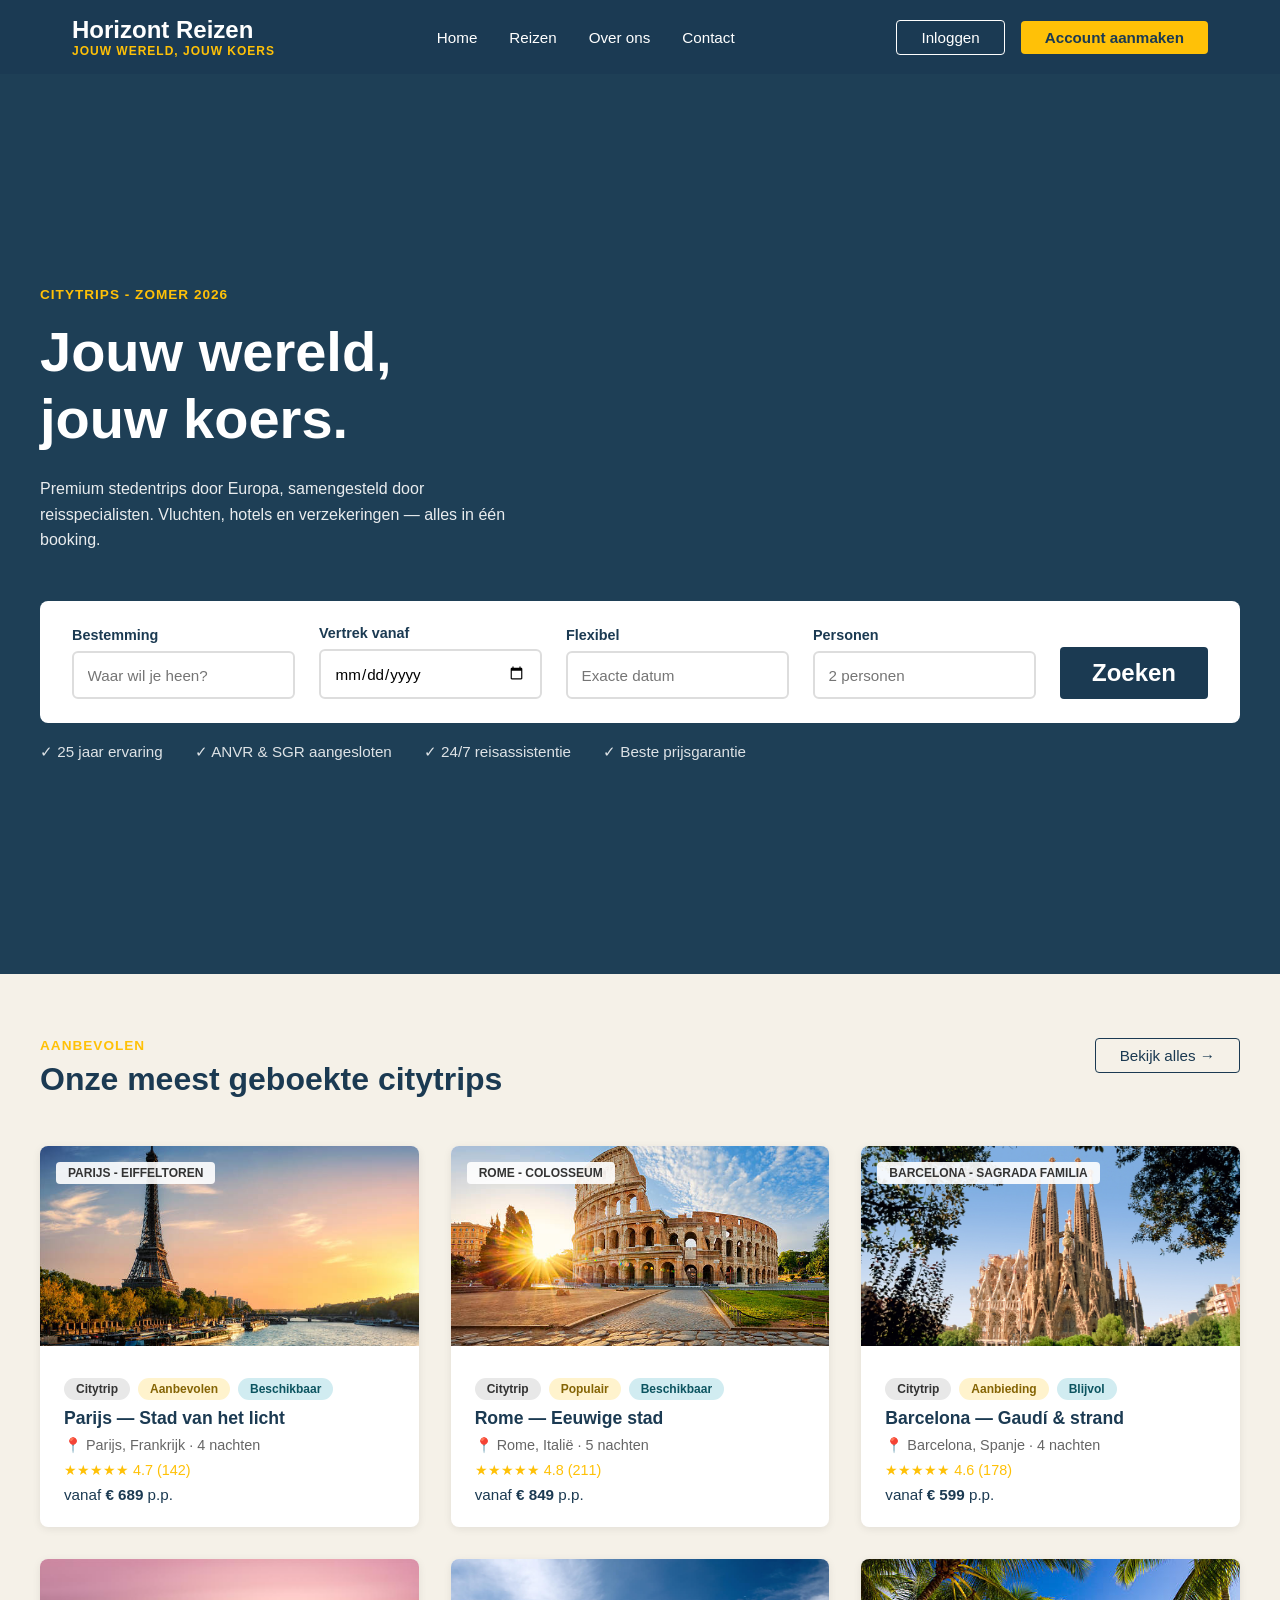
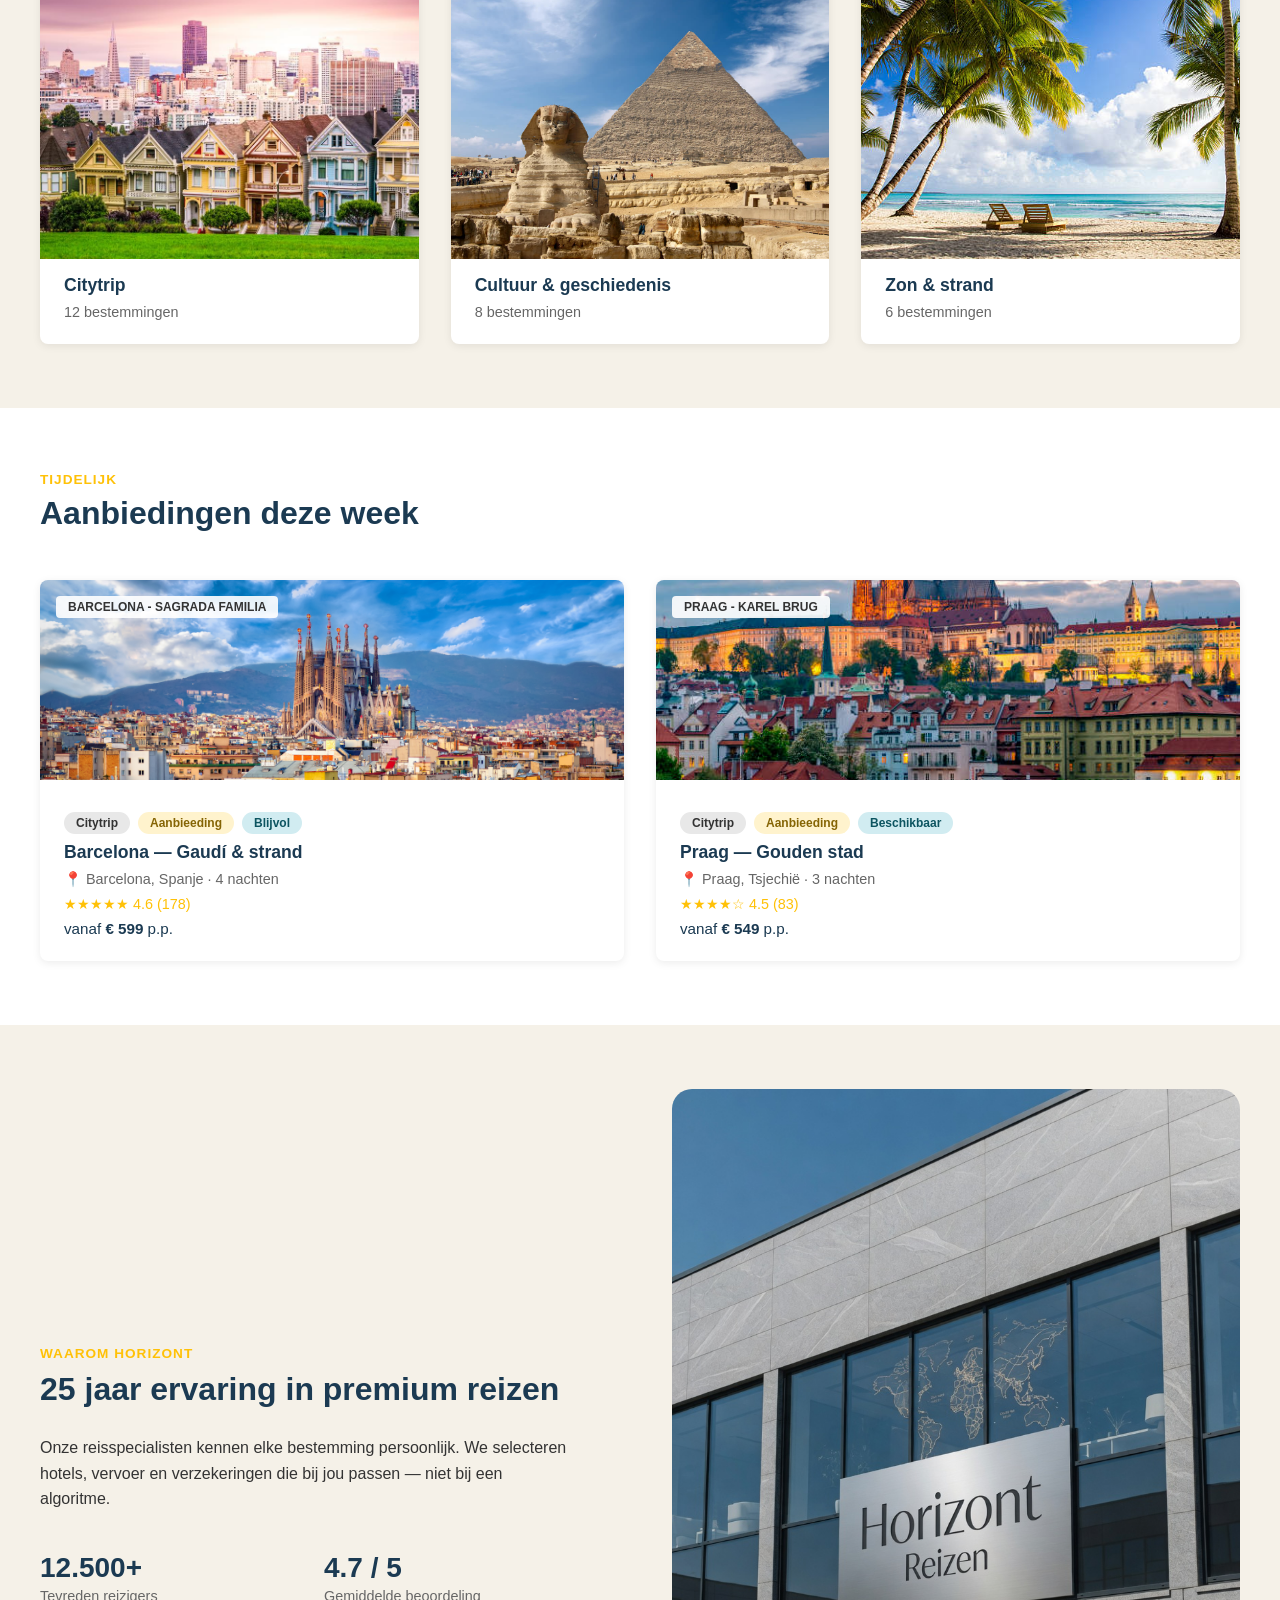
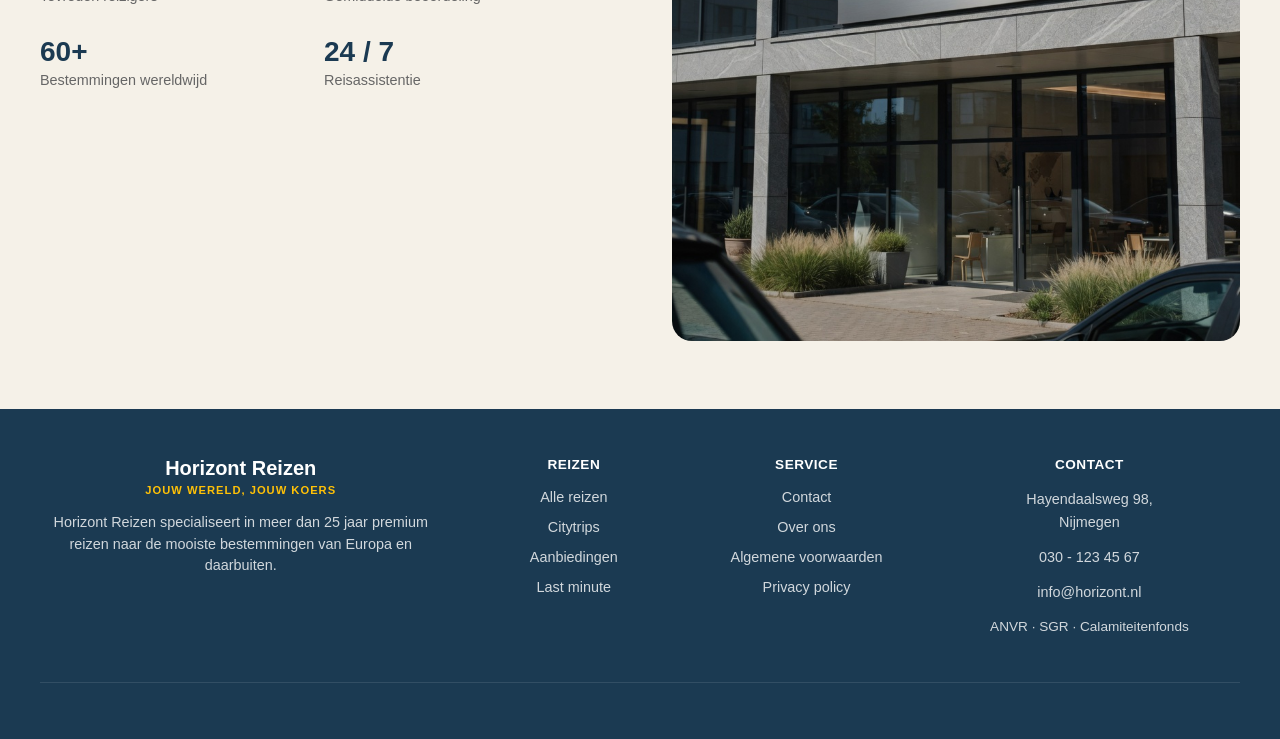
==== commit a280bf5e: "Contact section and contact form" ====
--- a/index.html
+++ b/index.html
@@ -1,5 +1,5 @@
 <!DOCTYPE html>
-<html lang="en">
+<html lang="nl">
 
 <head>
     <meta charset="UTF-8">
@@ -18,8 +18,8 @@
             <nav class="nav">
                 <a href="index.html">Home</a>
                 <a href="reizen.html">Reizen</a>
-                <a href="#">Over ons</a>
-                <a href="#">Contact</a>
+                <a href="overons.html">Over ons</a>
+                <a href="contact.html">Contact</a>
             </nav>
             <div class="auth-buttons">
                 <a href="#" class="btn-login">Inloggen</a>
--- a/css/stylesheet.css
+++ b/css/stylesheet.css
@@ -155,7 +155,7 @@
     align-items: flex-end;
     flex-wrap: wrap;
     max-width: 1200px;
-    margin: 0 auto;
+    margin: 0 auto 20px;
 }
 
 .form-group {
@@ -750,6 +750,137 @@
     color: rgba(255, 255, 255, 0.6);
     font-size: 0.85rem;
 }
+.reizen-main {
+    background-color: #f0ece4;
+    padding: 2rem 2rem 4rem;
+}
+
+.reizen-container {
+    max-width: 1200px;
+    margin: 0 auto;
+    display: flex;
+    gap: 2rem;
+    align-items: flex-start;
+}
+
+.filters-sidebar {
+    background-color: white;
+    border-radius: 8px;
+    padding: 1.5rem;
+    width: 260px;
+    flex-shrink: 0;
+}
+
+.filters-sidebar h3 {
+    font-size: 0.85rem;
+    font-weight: 700;
+    letter-spacing: 1px;
+    color: #333;
+    margin-bottom: 1.5rem;
+    text-transform: uppercase;
+}
+
+.filter-group {
+    margin-bottom: 1.5rem;
+    padding-bottom: 1.5rem;
+    border-bottom: 1px solid #eee;
+}
+
+.filter-group:last-child {
+    border-bottom: none;
+    margin-bottom: 0;
+    padding-bottom: 0;
+}
+
+.filter-group-title {
+    font-size: 0.9rem;
+    font-weight: 600;
+    color: #333;
+    margin-bottom: 0.75rem;
+}
+
+.filter-option {
+    display: flex;
+    align-items: center;
+    gap: 0.5rem;
+    margin-bottom: 0.5rem;
+    font-size: 0.9rem;
+    color: #444;
+    cursor: pointer;
+}
+
+.filter-option input {
+    cursor: pointer;
+    accent-color: #1b3a52;
+}
+
+.price-range {
+    width: 100%;
+    accent-color: #1b3a52;
+    margin: 0.5rem 0;
+}
+
+.price-labels {
+    display: flex;
+    justify-content: space-between;
+    font-size: 0.85rem;
+    color: #666;
+    margin-top: 0.25rem;
+}
+
+.results-section {
+    flex: 1;
+}
+
+.results-header {
+    display: flex;
+    justify-content: space-between;
+    align-items: center;
+    margin-bottom: 1.5rem;
+}
+
+.results-header h2 {
+    font-size: 1.5rem;
+    font-weight: 700;
+    color: #1b3a52;
+}
+
+.sort-group {
+    display: flex;
+    align-items: center;
+    gap: 0.75rem;
+    font-size: 0.9rem;
+    color: #666;
+}
+
+.sort-group select {
+    padding: 0.5rem 0.75rem;
+    border: 1px solid #ddd;
+    border-radius: 4px;
+    font-size: 0.9rem;
+    background-color: white;
+    cursor: pointer;
+}
+
+.reizen-grid {
+    display: grid;
+    grid-template-columns: repeat(3, 1fr);
+    gap: 1.5rem;
+}
+
+.tag-almost {
+    background-color: #d4edda;
+    color: #155724;
+}
+
+.footer-bottom {
+    display: flex;
+    justify-content: space-between;
+    font-size: 0.85rem;
+    color: rgba(255, 255, 255, 0.5);
+    padding-top: 1rem;
+}
+
 .scroll-to-top {
     position: fixed;
     bottom: 2rem;
@@ -782,3 +913,259 @@
     visibility: visible;
     bottom: 2rem;
 }
+
+/* Over ons pagina */
+.overons-hero {
+    background-color: white;
+    padding: 3rem 2rem 2rem;
+    border-bottom: 1px solid #eee;
+}
+
+.overons-hero-container {
+    max-width: 1200px;
+    margin: 0 auto;
+}
+
+.overons-hero-label {
+    color: #ffc107;
+    font-size: 0.85rem;
+    font-weight: 700;
+    letter-spacing: 1px;
+    margin-bottom: 0.75rem;
+}
+
+.overons-hero h1 {
+    color: #1b3a52;
+    font-size: 2.5rem;
+    font-weight: 700;
+}
+
+.overons-main {
+    background-color: #f5f1e8;
+    padding: 4rem 2rem;
+}
+
+.overons-container {
+    max-width: 1200px;
+    margin: 0 auto;
+    display: grid;
+    grid-template-columns: 1fr 1fr;
+    gap: 4rem;
+    align-items: start;
+}
+
+.overons-text p {
+    color: #333;
+    font-size: 0.95rem;
+    line-height: 1.7;
+    margin-bottom: 1.5rem;
+}
+
+.overons-text p strong {
+    color: #c87533;
+}
+
+.overons-waarden h2 {
+    color: #1b3a52;
+    font-size: 1.75rem;
+    font-weight: 700;
+    margin: 2rem 0 1.25rem;
+}
+
+.waarde-item {
+    margin-bottom: 1.25rem;
+    padding-left: 1rem;
+    border-left: 3px solid #ffc107;
+}
+
+.waarde-item h4 {
+    color: #1b3a52;
+    font-size: 0.95rem;
+    font-weight: 700;
+    margin-bottom: 0.25rem;
+}
+
+.waarde-item p {
+    color: #444;
+    font-size: 0.9rem;
+    line-height: 1.5;
+    margin: 0;
+}
+
+.overons-right {
+    display: flex;
+    flex-direction: column;
+    gap: 1.5rem;
+}
+
+.team-image-wrapper {
+    position: relative;
+    border-radius: 8px;
+    overflow: hidden;
+}
+
+.team-image-wrapper img {
+    width: 100%;
+    height: 300px;
+    object-fit: cover;
+    display: block;
+}
+
+.team-image-label {
+    position: absolute;
+    bottom: 1rem;
+    right: 1rem;
+    background-color: rgba(255, 255, 255, 0.9);
+    padding: 0.3rem 0.75rem;
+    border-radius: 4px;
+    font-size: 0.75rem;
+    font-weight: 700;
+    color: #333;
+    letter-spacing: 0.5px;
+}
+
+.overons-stats {
+    display: grid;
+    grid-template-columns: repeat(2, 1fr);
+    gap: 1rem;
+}
+
+.overons-stat-card {
+    background-color: white;
+    border-radius: 8px;
+    padding: 1.25rem 1.5rem;
+    box-shadow: 0 2px 8px rgba(0, 0, 0, 0.06);
+}
+
+.overons-stat-number {
+    color: #1b3a52;
+    font-size: 1.6rem;
+    font-weight: 700;
+    margin-bottom: 0.25rem;
+}
+
+.overons-stat-label {
+    color: #ffc107;
+    font-size: 0.85rem;
+    font-weight: 500;
+}
+
+/* Contact Form */
+.contact-form {
+    background: linear-gradient(135deg, #1b3a53 0%, #2a5278 100%);
+    padding: 4rem 2rem;
+    min-height: 70vh;
+    display: flex;
+    align-items: center;
+}
+
+.contact-container {
+    max-width: 700px;
+    margin: 0 auto;
+    width: 100%;
+}
+
+.contact-header {
+    text-align: center;
+    margin-bottom: 3rem;
+    color: white;
+}
+
+.contact-header h2 {
+    font-size: 2.5rem;
+    font-weight: 700;
+    margin-bottom: 0.75rem;
+}
+
+.contact-header p {
+    font-size: 1rem;
+    color: rgba(255, 255, 255, 0.9);
+    line-height: 1.6;
+}
+
+.contact-form-content {
+    background-color: white;
+    padding: 2.5rem;
+    border-radius: 12px;
+    box-shadow: 0 10px 40px rgba(0, 0, 0, 0.2);
+}
+
+.form-row {
+    display: grid;
+    grid-template-columns: 1fr 1fr;
+    gap: 1.5rem;
+    margin-bottom: 1.5rem;
+}
+
+.form-group {
+    display: flex;
+    flex-direction: column;
+}
+
+.form-group.full-width {
+    grid-column: 1 / -1;
+}
+
+.form-group label {
+    font-size: 0.9rem;
+    font-weight: 600;
+    color: #1b3a52;
+    margin-bottom: 0.5rem;
+}
+
+.form-group input,
+.form-group textarea {
+    padding: 0.85rem;
+    border: 2px solid #ddd;
+    border-radius: 6px;
+    font-size: 0.95rem;
+    font-family: inherit;
+    transition: border-color 0.3s, box-shadow 0.3s;
+}
+
+.form-group input:focus,
+.form-group textarea:focus {
+    outline: none;
+    border-color: #1b3a52;
+    box-shadow: 0 0 0 3px rgba(27, 58, 82, 0.1);
+}
+
+.contact-submit-btn {
+    width: 100%;
+    padding: 1rem;
+    background-color: #1b3a52;
+    color: white;
+    border: none;
+    border-radius: 6px;
+    font-size: 0.95rem;
+    font-weight: 600;
+    cursor: pointer;
+    transition: all 0.3s;
+    margin-top: 0.5rem;
+}
+
+.contact-submit-btn:hover {
+    background-color: #142a3c;
+    transform: translateY(-2px);
+    box-shadow: 0 5px 15px rgba(0, 0, 0, 0.15);
+}
+
+@media (max-width: 768px) {
+    .form-row {
+        grid-template-columns: 1fr;
+        gap: 1rem;
+    }
+    
+    .contact-form {
+        padding: 2rem;
+        min-height: auto;
+    }
+    
+    .contact-form-content {
+        padding: 1.5rem;
+    }
+    
+    .contact-header h2 {
+        font-size: 1.8rem;
+    }
+}
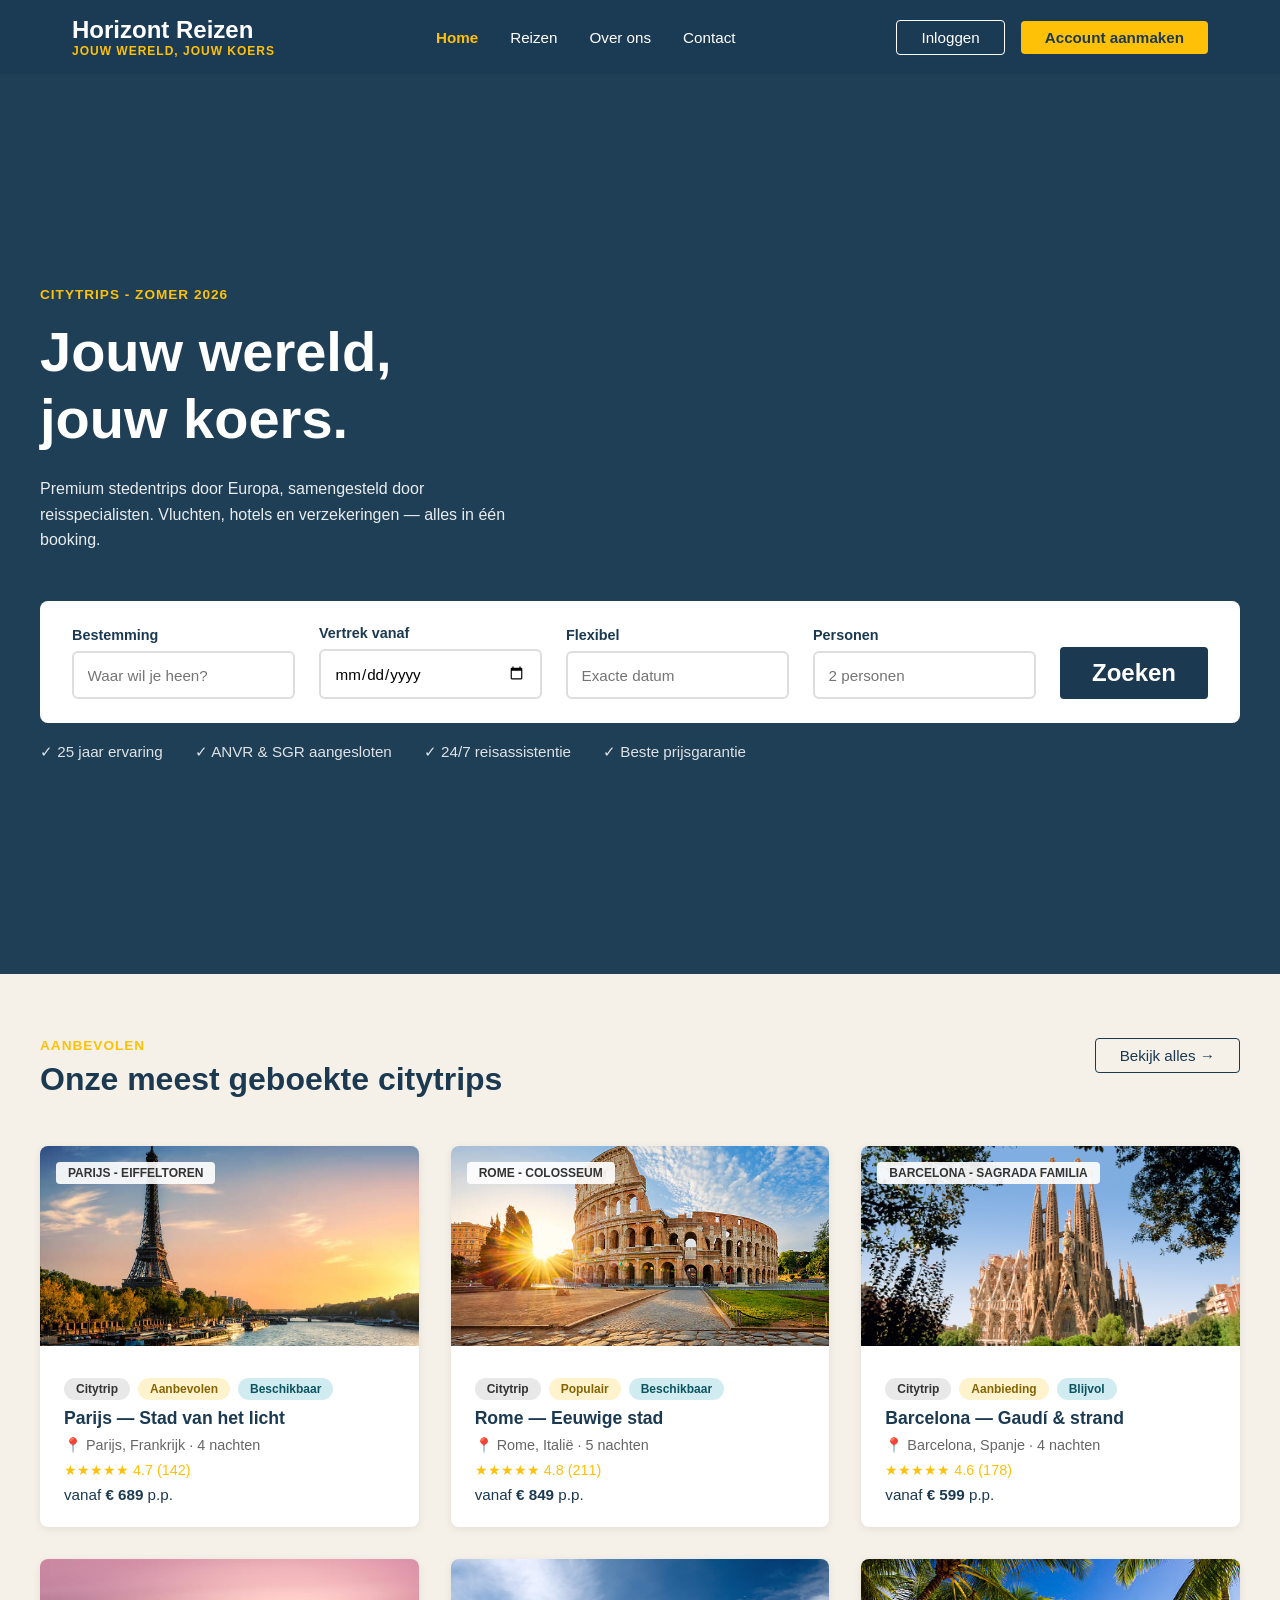
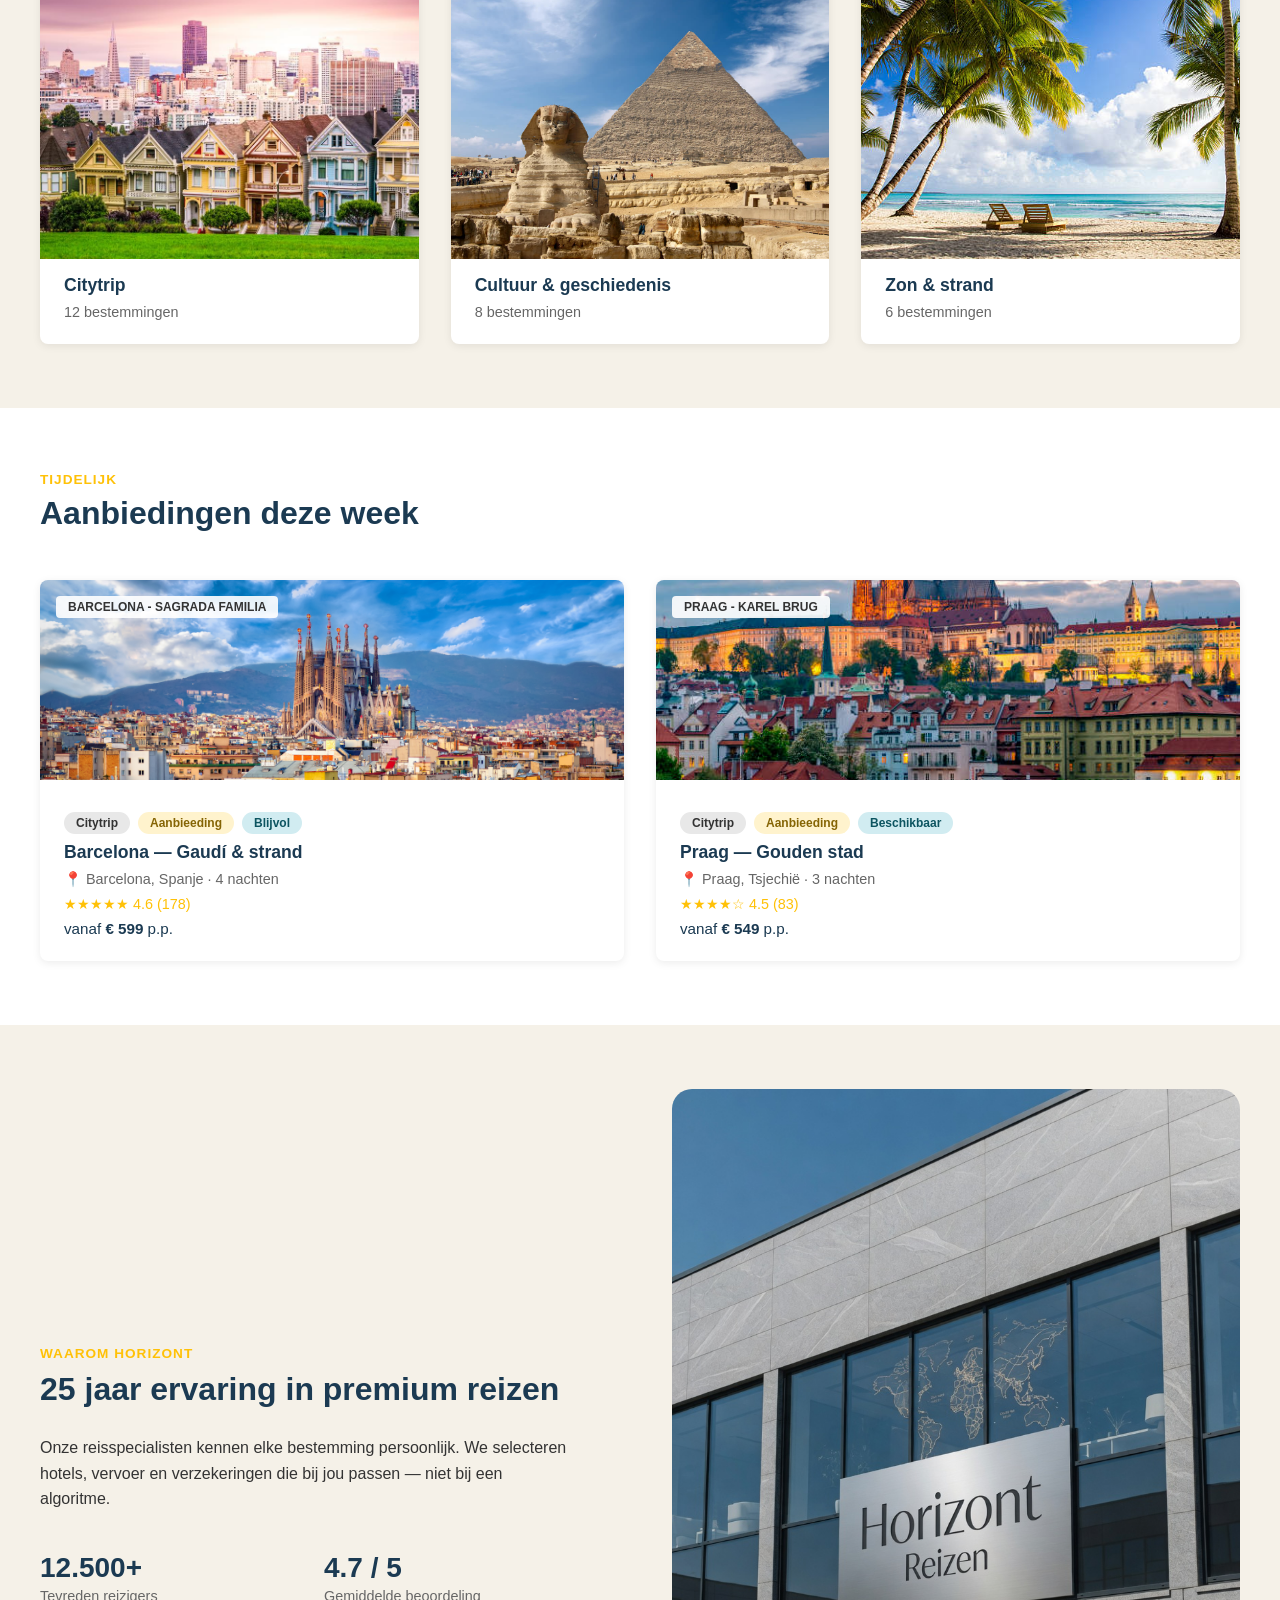
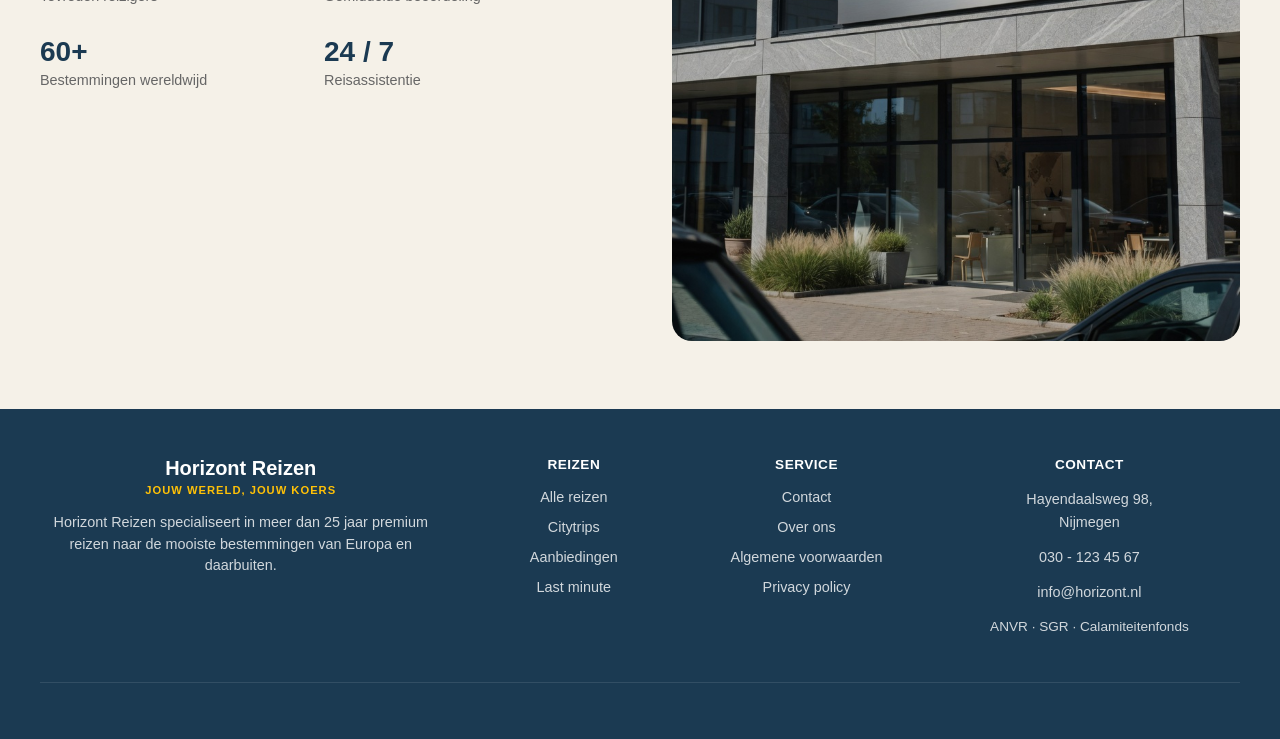
==== commit 98daaff1: "navigation changes" ====
--- a/index.html
+++ b/index.html
@@ -16,7 +16,7 @@
                 <div class="logo-tagline">JOUW WERELD, JOUW KOERS</div>
             </div>
             <nav class="nav">
-                <a href="index.html">Home</a>
+                <a href="index.html" class="nav-active">Home</a>
                 <a href="reizen.html">Reizen</a>
                 <a href="overons.html">Over ons</a>
                 <a href="contact.html">Contact</a>
